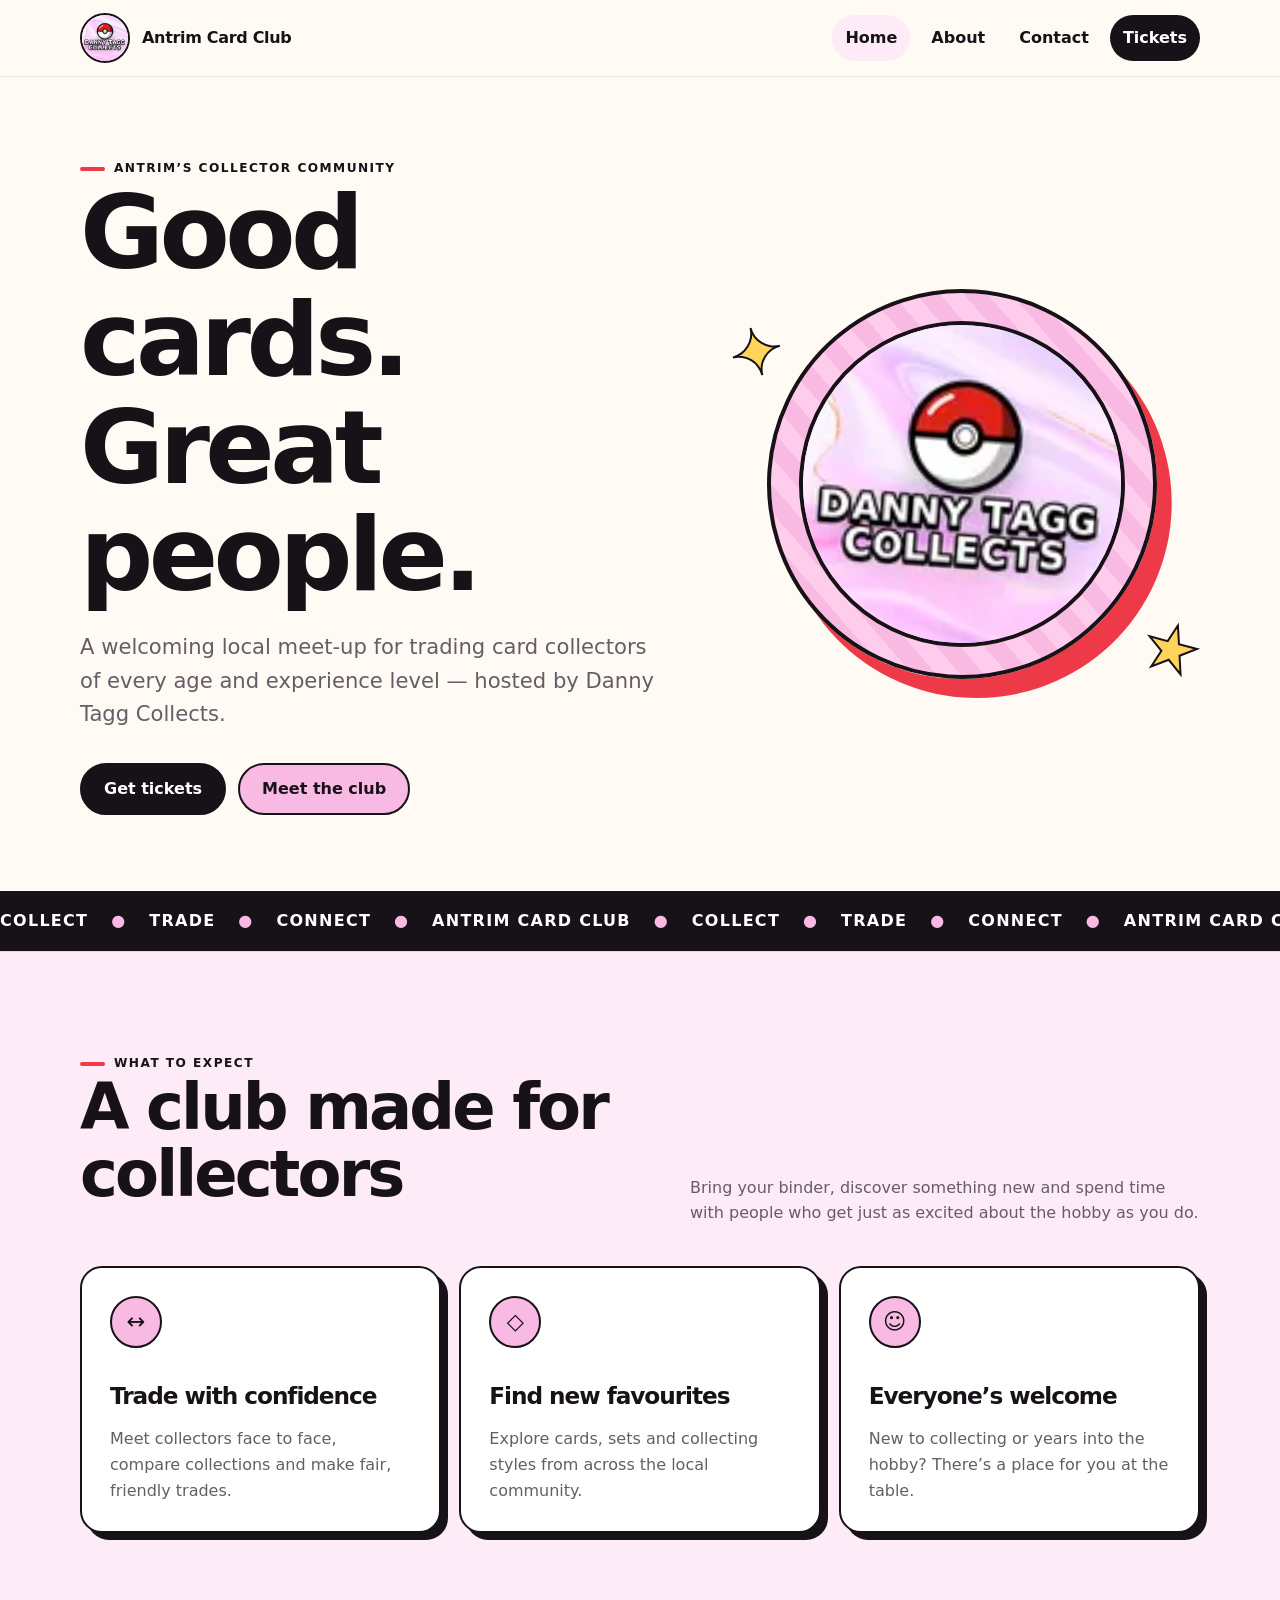
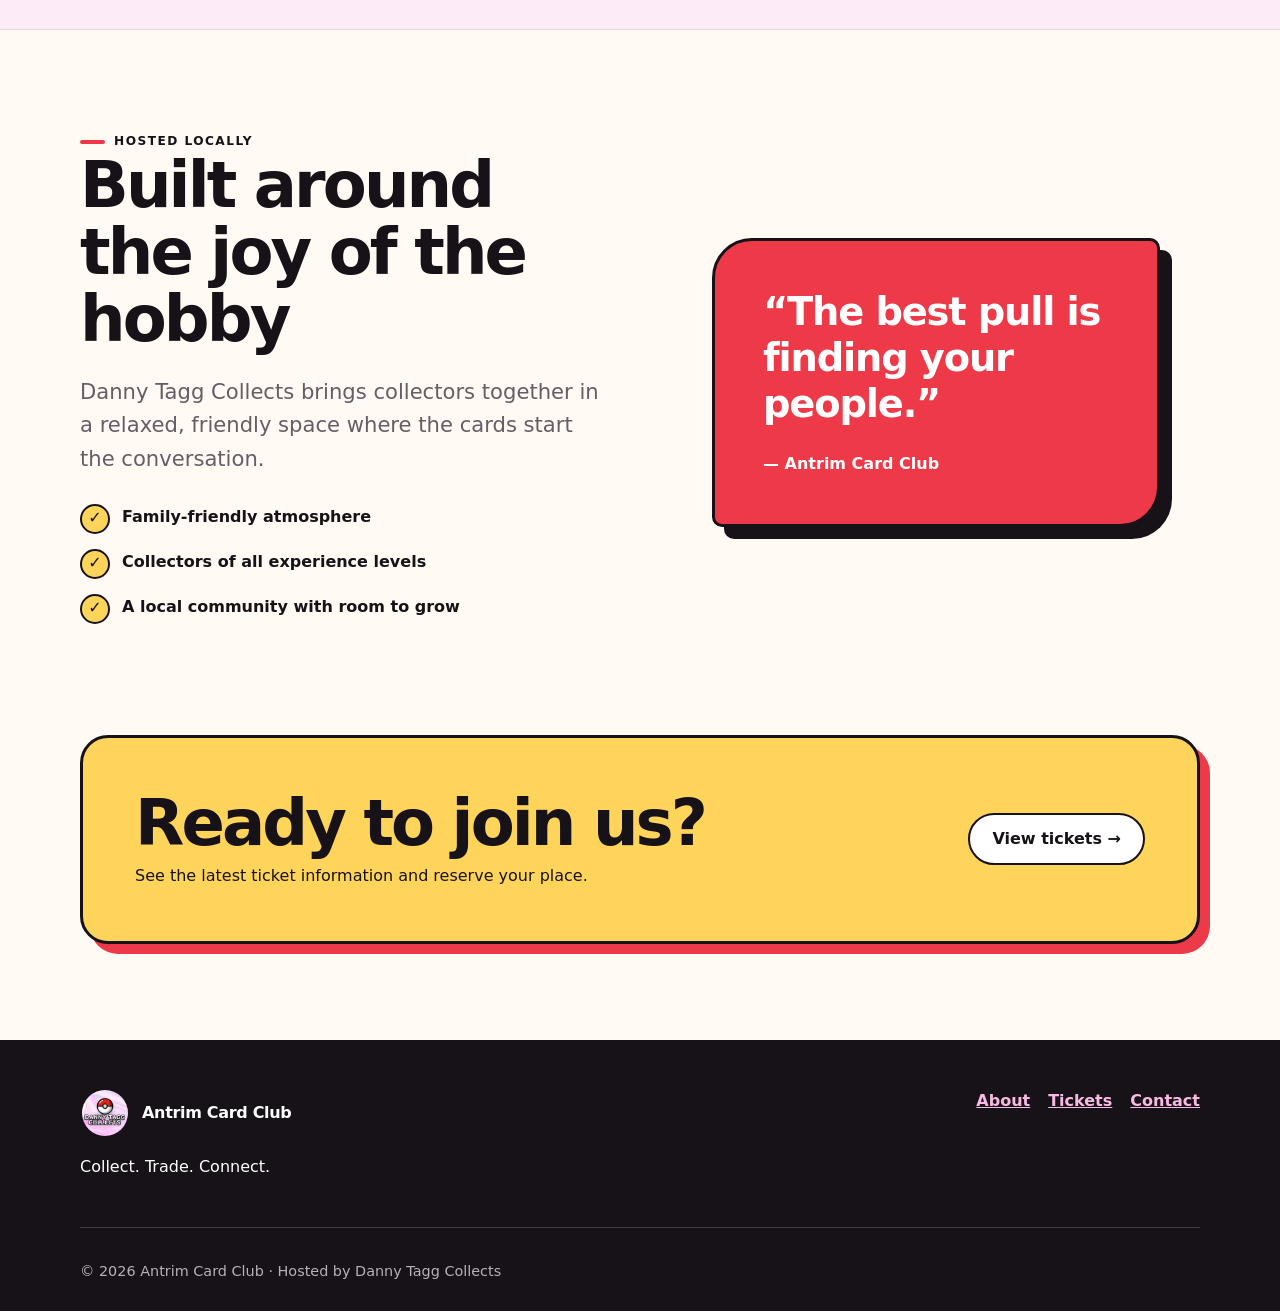
==== index.html @ 0ae38f64 "Launch Antrim Card Club website" ====
<!doctype html>
<html lang="en">
<head>
  <meta charset="utf-8"><meta name="viewport" content="width=device-width, initial-scale=1">
  <meta name="description" content="Antrim Card Club — local collectors, good trades and great cards, brought together by Danny Tagg Collects.">
  <title>Antrim Card Club | Collect. Trade. Play.</title>
  <link rel="stylesheet" href="styles.css">
</head>
<body>
  <a class="skip" href="#main">Skip to content</a>
  <header class="site-header"><nav class="nav wrap" aria-label="Main navigation">
    <a class="brand" href="index.html"><img src="assets/danny-tagg-logo.webp" alt="Danny Tagg Collects logo"><span data-site-name>Antrim Card Club</span></a>
    <button class="menu-btn" aria-expanded="false" aria-controls="nav-links">Menu</button>
    <div class="nav-links" id="nav-links"><a href="index.html" aria-current="page">Home</a><a href="about.html">About</a><a href="contact.html">Contact</a><a class="nav-cta" href="tickets.html">Tickets</a></div>
  </nav></header>
  <main id="main">
    <section class="hero wrap">
      <div><span class="eyebrow" data-content="home.eyebrow">Antrim’s collector community</span><h1 data-content="home.title">Good cards. Great people.</h1><p class="lead" data-content="home.intro">A welcoming local meet-up for trading card collectors of every age and experience level — hosted by Danny Tagg Collects.</p><div class="actions"><a class="btn btn-primary" href="tickets.html">Get tickets</a><a class="btn btn-pink" href="about.html">Meet the club</a></div></div>
      <div class="hero-art" aria-label="Danny Tagg Collects"><span class="spark spark-a">✦</span><div class="hero-disc"><img src="assets/danny-tagg-logo.webp" alt="Danny Tagg Collects"></div><span class="spark spark-b">★</span></div>
    </section>
    <div class="ticker" aria-hidden="true"><div class="ticker-track">COLLECT <span>●</span> TRADE <span>●</span> CONNECT <span>●</span> ANTRIM CARD CLUB <span>●</span> COLLECT <span>●</span> TRADE <span>●</span> CONNECT <span>●</span> ANTRIM CARD CLUB <span>●</span></div></div>
    <section class="section section-pink"><div class="wrap"><div class="section-head"><div><span class="eyebrow">What to expect</span><h2 data-content="home.sectionTitle">A club made for collectors</h2></div><p data-content="home.sectionIntro">Bring your binder, discover something new and spend time with people who get just as excited about the hobby as you do.</p></div><div class="cards">
      <article class="card"><div class="card-icon">↔</div><h3 data-content="home.featureOneTitle">Trade with confidence</h3><p data-content="home.featureOneText">Meet collectors face to face, compare collections and make fair, friendly trades.</p></article>
      <article class="card"><div class="card-icon">◇</div><h3 data-content="home.featureTwoTitle">Find new favourites</h3><p data-content="home.featureTwoText">Explore cards, sets and collecting styles from across the local community.</p></article>
      <article class="card"><div class="card-icon">☺</div><h3 data-content="home.featureThreeTitle">Everyone’s welcome</h3><p data-content="home.featureThreeText">New to collecting or years into the hobby? There’s a place for you at the table.</p></article>
    </div></div></section>
    <section class="section"><div class="wrap split"><div><span class="eyebrow">Hosted locally</span><h2 data-content="home.storyTitle">Built around the joy of the hobby</h2><p class="lead" data-content="home.storyText">Danny Tagg Collects brings collectors together in a relaxed, friendly space where the cards start the conversation.</p><ul class="feature-list"><li>Family-friendly atmosphere</li><li>Collectors of all experience levels</li><li>A local community with room to grow</li></ul></div><blockquote class="quote"><p>“The best pull is finding your people.”</p><span>— Antrim Card Club</span></blockquote></div></section>
    <section class="cta wrap"><div><h2>Ready to join us?</h2><p>See the latest ticket information and reserve your place.</p></div><a class="btn btn-light" href="tickets.html">View tickets →</a></section>
  </main>
  <footer><div class="wrap"><div class="footer-grid"><div class="footer-brand"><a class="brand" href="index.html"><img src="assets/danny-tagg-logo.webp" alt=""><span>Antrim Card Club</span></a><p>Collect. Trade. Connect.</p></div><div class="footer-links"><a href="about.html">About</a><a href="tickets.html">Tickets</a><a href="contact.html">Contact</a></div></div><div class="copyright">© <span data-year></span> Antrim Card Club · Hosted by Danny Tagg Collects</div></div></footer>
  <script src="site-content.js"></script><script src="script.js"></script>
</body></html>
---- styles.css ----
:root {
  --ink: #171217;
  --muted: #665d66;
  --cream: #fffaf4;
  --paper: #ffffff;
  --pink: #f8b9e3;
  --pink-soft: #fdebf7;
  --red: #ee3948;
  --yellow: #ffd45a;
  --line: #ded4dc;
  --shadow: 0 16px 50px rgba(39, 18, 33, .12);
  --radius: 22px;
}

* { box-sizing: border-box; }
html { scroll-behavior: smooth; }
body {
  margin: 0;
  color: var(--ink);
  background: var(--cream);
  font-family: Inter, ui-sans-serif, system-ui, -apple-system, BlinkMacSystemFont, "Segoe UI", sans-serif;
  line-height: 1.6;
}
a { color: inherit; }
[data-content] a { color: #b81732; font-weight: 800; text-decoration-thickness: 2px; text-underline-offset: 3px; }
[data-content] a:hover { color: var(--red); }
img { max-width: 100%; display: block; }
.wrap { width: min(1120px, calc(100% - 40px)); margin-inline: auto; }
.skip { position: absolute; left: -9999px; }
.skip:focus { left: 16px; top: 12px; z-index: 100; padding: 10px 14px; background: white; border: 2px solid var(--ink); }

.site-header { position: sticky; top: 0; z-index: 20; background: rgba(255,250,244,.9); backdrop-filter: blur(14px); border-bottom: 1px solid rgba(23,18,23,.08); }
.nav { min-height: 76px; display: flex; align-items: center; justify-content: space-between; gap: 24px; }
.brand { display: flex; align-items: center; gap: 12px; font-weight: 900; text-decoration: none; letter-spacing: -.02em; }
.brand img { width: 50px; height: 50px; border-radius: 50%; object-fit: cover; border: 2px solid var(--ink); }
.nav-links { display: flex; align-items: center; gap: 8px; }
.nav-links a { text-decoration: none; font-weight: 750; padding: 10px 13px; border-radius: 999px; }
.nav-links a:hover, .nav-links a[aria-current="page"] { background: var(--pink-soft); }
.nav-links .nav-cta { background: var(--ink); color: white; }
.nav-links .nav-cta:hover, .nav-links .nav-cta[aria-current="page"] { background: var(--red); }
.menu-btn { display: none; border: 0; background: transparent; font: inherit; font-weight: 800; padding: 8px; }

.hero { min-height: 650px; display: grid; grid-template-columns: 1.1fr .9fr; align-items: center; gap: 64px; padding: 76px 0; }
.eyebrow { display: inline-flex; align-items: center; gap: 9px; text-transform: uppercase; letter-spacing: .12em; font-size: .76rem; font-weight: 900; }
.eyebrow::before { content: ""; width: 25px; height: 4px; background: var(--red); border-radius: 4px; }
h1, h2, h3 { line-height: 1.05; letter-spacing: -.045em; margin: 0 0 18px; }
h1 { font-size: clamp(3.3rem, 8vw, 7.5rem); max-width: 9ch; }
h2 { font-size: clamp(2.2rem, 5vw, 4rem); }
h3 { font-size: 1.45rem; }
.lead { font-size: clamp(1.08rem, 2vw, 1.32rem); color: var(--muted); max-width: 630px; }
.actions { display: flex; flex-wrap: wrap; gap: 12px; margin-top: 32px; }
.btn { display: inline-flex; align-items: center; justify-content: center; min-height: 52px; padding: 0 22px; border: 2px solid var(--ink); border-radius: 999px; text-decoration: none; font-weight: 900; transition: transform .18s, box-shadow .18s, background .18s; }
.btn:hover { transform: translateY(-2px); box-shadow: 0 6px 0 var(--ink); }
.btn-primary { color: white; background: var(--ink); }
.btn-pink { background: var(--pink); }
.btn-light { background: white; }

.hero-art { position: relative; min-height: 480px; display: grid; place-items: center; }
.hero-disc { width: min(390px, 86vw); aspect-ratio: 1; border-radius: 50%; padding: 28px; background: repeating-linear-gradient(45deg, var(--pink), var(--pink) 18px, #ffcdeb 18px, #ffcdeb 36px); border: 4px solid var(--ink); box-shadow: 16px 18px 0 var(--red); transform: rotate(4deg); }
.hero-disc img { width: 100%; height: 100%; object-fit: cover; border-radius: 50%; border: 4px solid var(--ink); image-rendering: auto; }
.spark { position: absolute; font-size: 4rem; font-weight: 900; color: var(--yellow); -webkit-text-stroke: 2px var(--ink); }
.spark-a { left: 1%; top: 12%; transform: rotate(-14deg); }
.spark-b { right: 0; bottom: 5%; transform: rotate(15deg); }

.ticker { overflow: hidden; background: var(--ink); color: white; border-block: 3px solid var(--ink); }
.ticker-track { width: max-content; padding: 14px 0; font-weight: 900; text-transform: uppercase; letter-spacing: .08em; animation: ticker 24s linear infinite; }
.ticker span { color: var(--pink); padding: 0 16px; }
@keyframes ticker { to { transform: translateX(-50%); } }
@media (prefers-reduced-motion: reduce) { .ticker-track { animation: none; } * { scroll-behavior: auto !important; } }

.section { padding: 96px 0; }
.section-pink { background: var(--pink-soft); border-block: 1px solid #f3cee7; }
.section-head { display: flex; justify-content: space-between; align-items: end; gap: 24px; margin-bottom: 40px; }
.section-head p { max-width: 510px; color: var(--muted); margin: 0; }
.cards { display: grid; grid-template-columns: repeat(3, 1fr); gap: 18px; }
.card { padding: 28px; border: 2px solid var(--ink); background: white; border-radius: var(--radius); box-shadow: 7px 7px 0 var(--ink); }
.card-icon { width: 52px; height: 52px; display: grid; place-items: center; border-radius: 50%; background: var(--pink); border: 2px solid var(--ink); font-size: 1.4rem; margin-bottom: 36px; }
.card p { color: var(--muted); margin-bottom: 0; }
.split { display: grid; grid-template-columns: 1fr 1fr; gap: 64px; align-items: center; }
.feature-list { list-style: none; padding: 0; margin: 28px 0 0; }
.feature-list li { display: flex; gap: 12px; margin: 15px 0; font-weight: 700; }
.feature-list li::before { content: "✓"; flex: 0 0 26px; width: 26px; height: 26px; text-align: center; line-height: 24px; border-radius: 50%; background: var(--yellow); border: 2px solid var(--ink); }
.quote { background: var(--red); color: white; padding: 48px; border: 3px solid var(--ink); border-radius: 40px 10px 40px 10px; box-shadow: 12px 12px 0 var(--ink); }
.quote p { font-size: clamp(1.6rem, 3vw, 2.5rem); line-height: 1.2; font-weight: 900; letter-spacing: -.03em; margin: 0 0 24px; }
.quote span { font-weight: 800; }

.page-hero { padding: 92px 0 70px; background: linear-gradient(135deg, var(--pink-soft), var(--cream) 65%); border-bottom: 2px solid var(--ink); }
.page-hero h1 { max-width: 11ch; font-size: clamp(3.2rem, 7vw, 6.5rem); }
.info-grid { display: grid; grid-template-columns: 1.2fr .8fr; gap: 26px; }
.panel { background: white; border: 2px solid var(--ink); border-radius: var(--radius); padding: 34px; }
.panel-accent { background: var(--pink); box-shadow: 8px 8px 0 var(--ink); }
.ticket-card { display: grid; grid-template-columns: 1fr auto; gap: 28px; align-items: center; background: white; padding: 36px; border: 3px solid var(--ink); border-radius: 24px; box-shadow: 10px 10px 0 var(--pink); }
.ticket-status { display: inline-block; padding: 7px 12px; border: 2px solid var(--ink); border-radius: 99px; background: var(--yellow); font-weight: 900; font-size: .78rem; text-transform: uppercase; letter-spacing: .08em; }
.ticket-price { text-align: right; }
.ticket-price strong { display: block; font-size: 1.6rem; }
.notice { margin-top: 28px; padding: 20px; background: var(--pink-soft); border-left: 5px solid var(--red); }
.ticket-embed { overflow: hidden; background: white; border: 3px solid var(--ink); border-radius: 24px; box-shadow: 10px 10px 0 var(--pink); }
.ticket-embed-head { display: flex; justify-content: space-between; align-items: center; gap: 22px; padding: 26px 30px; border-bottom: 2px solid var(--ink); }
.ticket-embed-head h2 { margin: 12px 0 0; }
.ticket-embed-head a { font-weight: 900; white-space: nowrap; }
.ticket-embed iframe { display: block; width: 100%; height: 720px; border: 0; background: white; }

.contact-grid { display: grid; grid-template-columns: .8fr 1.2fr; gap: 30px; }
.contact-items { display: grid; gap: 14px; margin-top: 28px; }
.contact-item { padding: 18px; background: white; border: 2px solid var(--ink); border-radius: 16px; text-decoration: none; font-weight: 800; }
form { display: grid; gap: 18px; }
label { display: grid; gap: 7px; font-weight: 800; }
input, textarea, select { width: 100%; border: 2px solid var(--ink); border-radius: 12px; padding: 13px 14px; background: white; color: var(--ink); font: inherit; }
textarea { min-height: 145px; resize: vertical; }
input:focus, textarea:focus, select:focus { outline: 4px solid var(--pink); outline-offset: 1px; }
button.btn { cursor: pointer; font: inherit; }
.form-note { color: var(--muted); font-size: .9rem; margin: 0; }

.cta { margin: 0 auto 96px; padding: 52px; display: flex; align-items: center; justify-content: space-between; gap: 28px; background: var(--yellow); border: 3px solid var(--ink); border-radius: 28px; box-shadow: 10px 10px 0 var(--red); }
.cta h2 { margin-bottom: 6px; }
.cta p { margin: 0; }
footer { padding: 48px 0 28px; background: var(--ink); color: white; }
.footer-grid { display: flex; justify-content: space-between; gap: 40px; align-items: start; }
.footer-brand { max-width: 420px; }
.footer-brand .brand { margin-bottom: 16px; }
.footer-links { display: flex; gap: 18px; flex-wrap: wrap; }
.footer-links a { color: var(--pink); font-weight: 800; }
.copyright { padding-top: 32px; margin-top: 32px; border-top: 1px solid #443b44; color: #b9afb8; font-size: .9rem; }

@media (max-width: 800px) {
  .menu-btn { display: block; }
  .nav-links { display: none; position: absolute; left: 20px; right: 20px; top: 68px; padding: 14px; flex-direction: column; align-items: stretch; background: white; border: 2px solid var(--ink); border-radius: 18px; box-shadow: 7px 7px 0 var(--ink); }
  .nav-links.open { display: flex; }
  .nav-links a { text-align: center; }
  .hero { grid-template-columns: 1fr; padding-top: 52px; gap: 24px; }
  .hero-art { min-height: 390px; }
  .cards, .split, .info-grid, .contact-grid { grid-template-columns: 1fr; }
  .section-head, .cta, .footer-grid { align-items: start; flex-direction: column; }
  .ticket-card { grid-template-columns: 1fr; }
  .ticket-price { text-align: left; }
  .ticket-embed-head { align-items: flex-start; flex-direction: column; }
  .ticket-embed iframe { height: 660px; }
  .section { padding: 70px 0; }
}

@media (max-width: 480px) {
  .wrap { width: min(100% - 26px, 1120px); }
  .brand span { font-size: .9rem; }
  h1 { font-size: 3.15rem; }
  .hero-disc { width: 300px; }
  .hero-art { min-height: 335px; }
  .quote, .panel, .ticket-card, .cta { padding: 26px; }
}
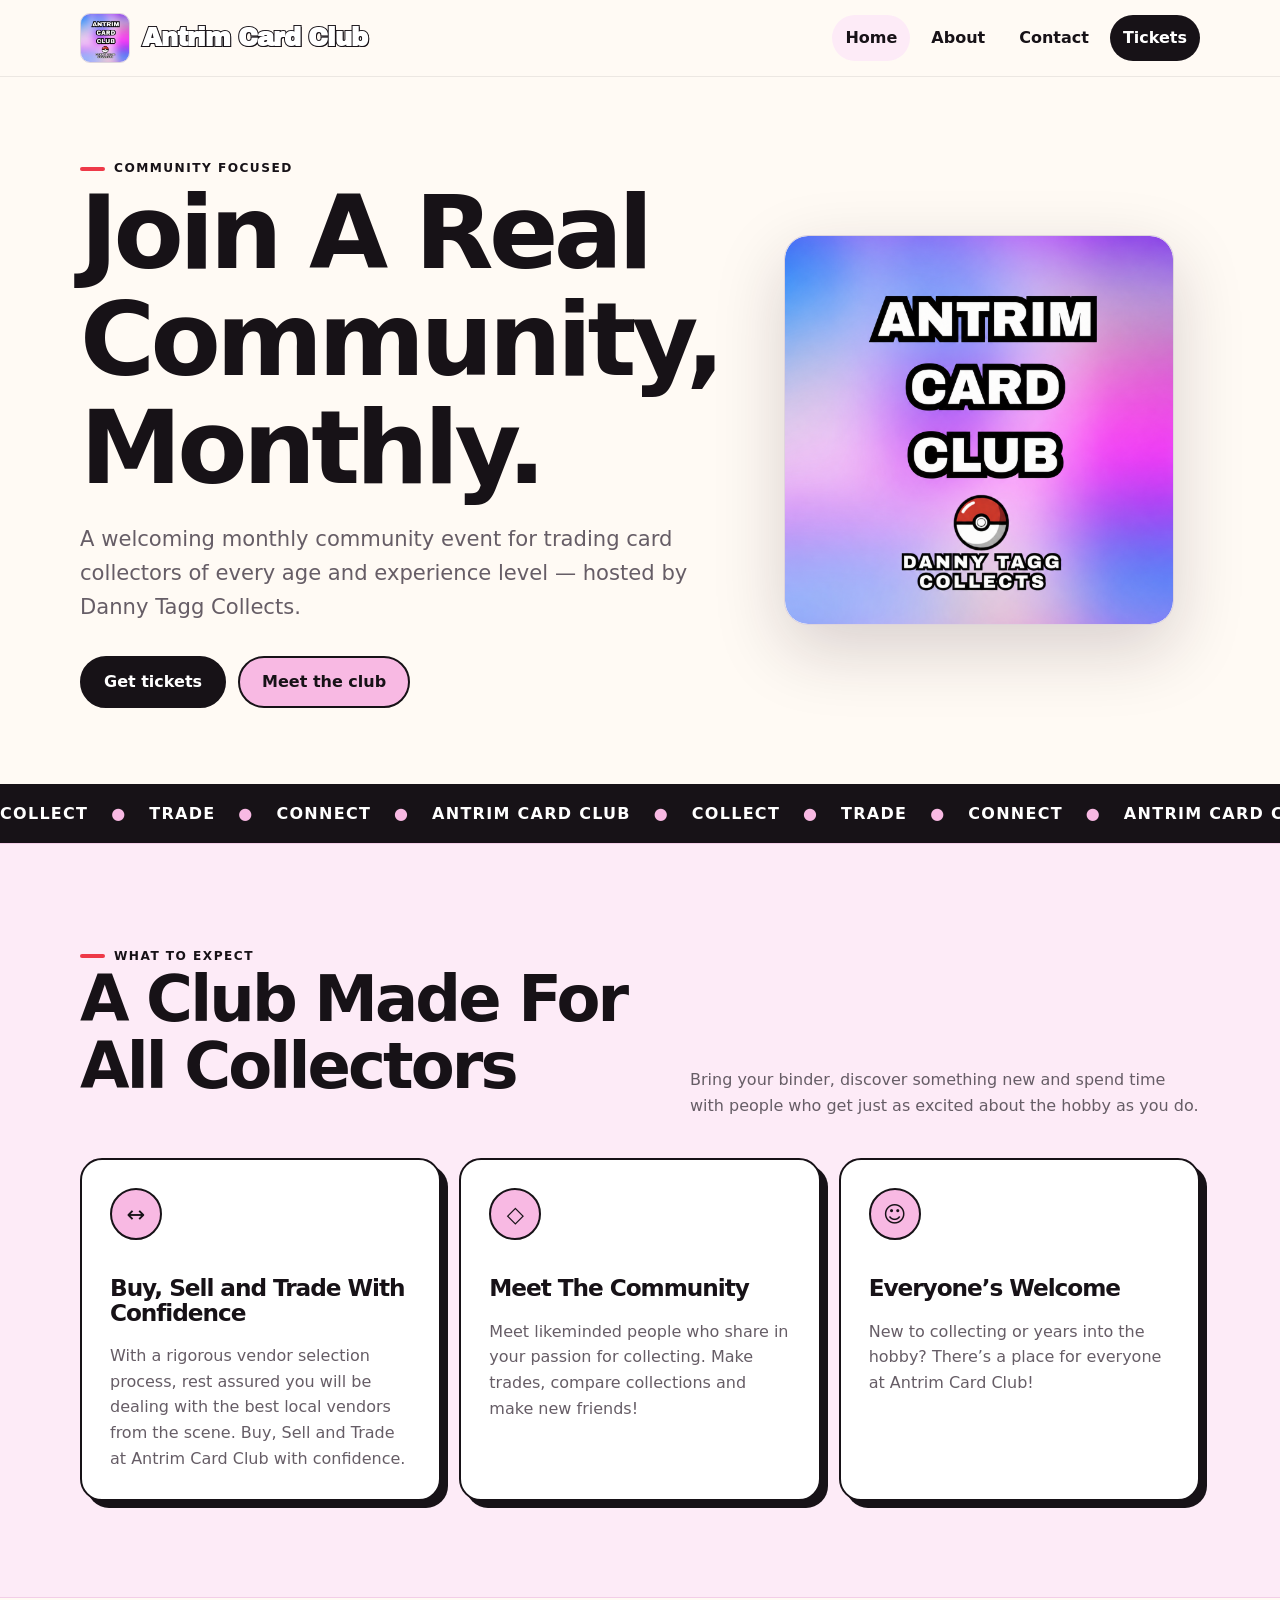
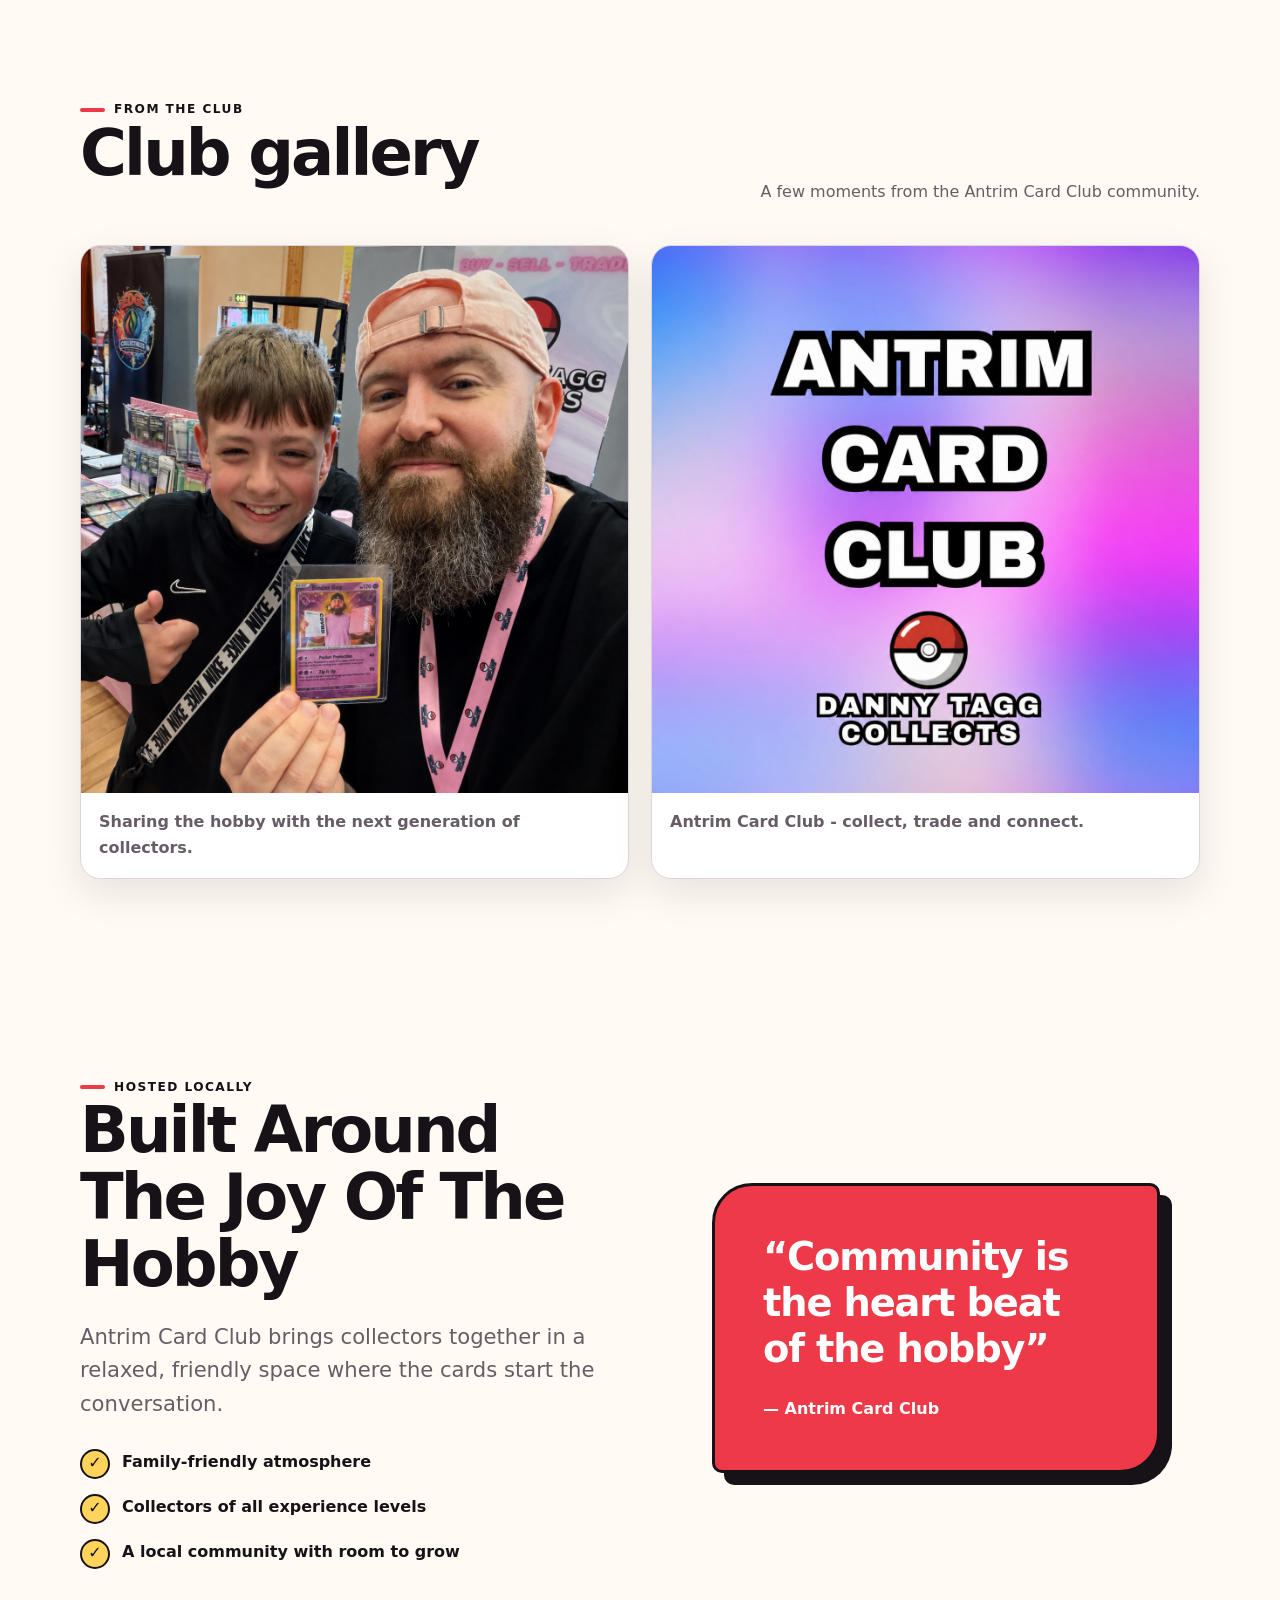
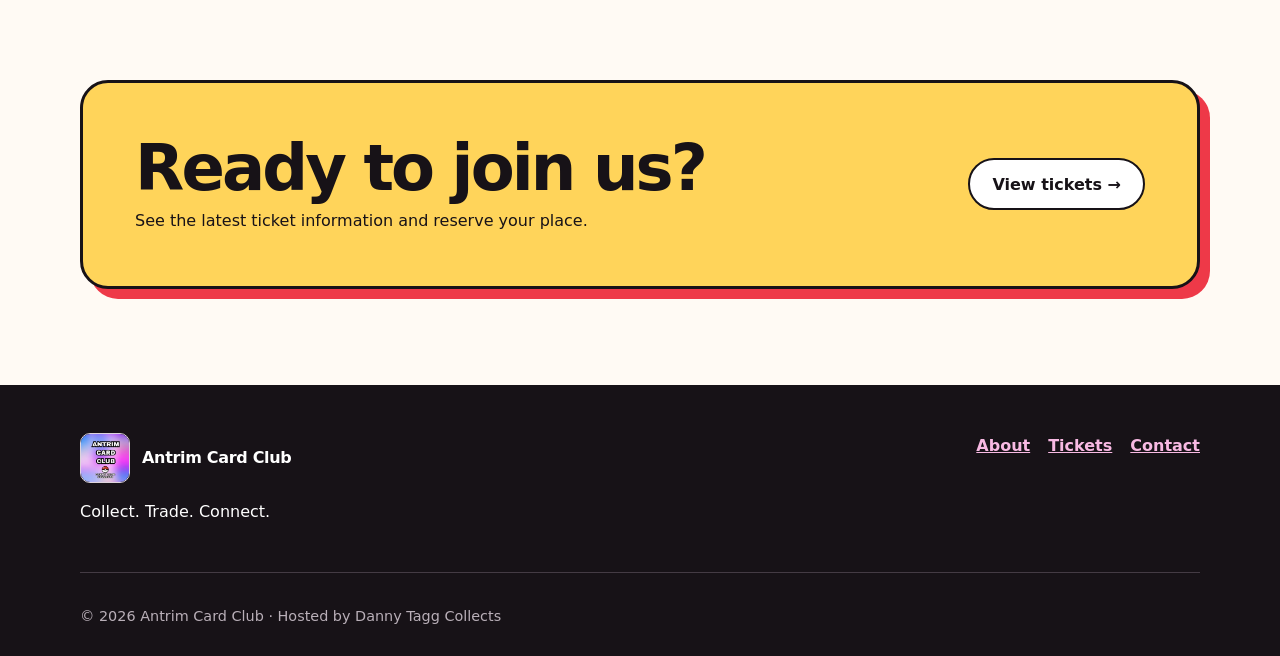
==== commit 706636d4: "Restyle homepage header wordmark" ====
--- a/index.html
+++ b/index.html
@@ -4,12 +4,15 @@
   <meta charset="utf-8"><meta name="viewport" content="width=device-width, initial-scale=1">
   <meta name="description" content="Antrim Card Club — local collectors, good trades and great cards, brought together by Danny Tagg Collects.">
   <title>Antrim Card Club | Collect. Trade. Play.</title>
+  <link rel="preconnect" href="https://fonts.googleapis.com">
+  <link rel="preconnect" href="https://fonts.gstatic.com" crossorigin>
+  <link href="https://fonts.googleapis.com/css2?family=Archivo+Black&display=swap" rel="stylesheet">
   <link rel="stylesheet" href="styles.css">
 </head>
 <body>
   <a class="skip" href="#main">Skip to content</a>
   <header class="site-header"><nav class="nav wrap" aria-label="Main navigation">
-    <a class="brand" href="index.html"><img src="assets/danny-tagg-logo.webp" alt="Danny Tagg Collects logo"><span data-site-name>Antrim Card Club</span></a>
+    <a class="brand" href="index.html"><img src="assets/danny-tagg-logo.webp" alt="Antrim Card Club logo"><span class="home-brand-wordmark" data-site-name>Antrim Card Club</span></a>
     <button class="menu-btn" aria-expanded="false" aria-controls="nav-links">Menu</button>
     <div class="nav-links" id="nav-links"><a href="index.html" aria-current="page">Home</a><a href="about.html">About</a><a href="contact.html">Contact</a><a class="nav-cta" href="tickets.html">Tickets</a></div>
   </nav></header>
--- a/styles.css
+++ b/styles.css
@@ -32,7 +32,8 @@
 .site-header { position: sticky; top: 0; z-index: 20; background: rgba(255,250,244,.9); backdrop-filter: blur(14px); border-bottom: 1px solid rgba(23,18,23,.08); }
 .nav { min-height: 76px; display: flex; align-items: center; justify-content: space-between; gap: 24px; }
 .brand { display: flex; align-items: center; gap: 12px; font-weight: 900; text-decoration: none; letter-spacing: -.02em; }
-.brand img { width: 50px; height: 50px; border-radius: 50%; object-fit: cover; border: 2px solid var(--ink); }
+.brand img { width: 50px; height: 50px; border-radius: 10px; object-fit: cover; border: 1px solid var(--line); }
+.home-brand-wordmark { color: white; font-family: "Archivo Black", Impact, sans-serif; font-size: clamp(1.2rem, 2vw, 1.65rem); line-height: 1; letter-spacing: -.04em; -webkit-text-stroke: 2px var(--ink); paint-order: stroke fill; text-shadow: 1px 1px 0 var(--ink); }
 .nav-links { display: flex; align-items: center; gap: 8px; }
 .nav-links a { text-decoration: none; font-weight: 750; padding: 10px 13px; border-radius: 999px; }
 .nav-links a:hover, .nav-links a[aria-current="page"] { background: var(--pink-soft); }
@@ -56,9 +57,9 @@
 .btn-light { background: white; }
 
 .hero-art { position: relative; min-height: 480px; display: grid; place-items: center; }
-.hero-disc { width: min(390px, 86vw); aspect-ratio: 1; border-radius: 50%; padding: 28px; background: repeating-linear-gradient(45deg, var(--pink), var(--pink) 18px, #ffcdeb 18px, #ffcdeb 36px); border: 4px solid var(--ink); box-shadow: 16px 18px 0 var(--red); transform: rotate(4deg); }
-.hero-disc img { width: 100%; height: 100%; object-fit: cover; border-radius: 50%; border: 4px solid var(--ink); image-rendering: auto; }
-.spark { position: absolute; font-size: 4rem; font-weight: 900; color: var(--yellow); -webkit-text-stroke: 2px var(--ink); }
+.hero-disc { width: min(390px, 86vw); aspect-ratio: 1; overflow: hidden; border-radius: 24px; padding: 0; background: white; border: 1px solid var(--line); box-shadow: 0 24px 70px rgba(39, 18, 33, .18); transform: none; }
+.hero-disc img { width: 100%; height: 100%; object-fit: cover; border-radius: 23px; border: 0; image-rendering: auto; }
+.spark { display: none; }
 .spark-a { left: 1%; top: 12%; transform: rotate(-14deg); }
 .spark-b { right: 0; bottom: 5%; transform: rotate(15deg); }
 
@@ -94,6 +95,11 @@
 .ticket-price { text-align: right; }
 .ticket-price strong { display: block; font-size: 1.6rem; }
 .notice { margin-top: 28px; padding: 20px; background: var(--pink-soft); border-left: 5px solid var(--red); }
+.gallery-section { background: var(--cream); }
+.gallery-grid { display: grid; grid-template-columns: repeat(2, minmax(0, 1fr)); gap: 22px; }
+.gallery-card { margin: 0; overflow: hidden; background: white; border: 1px solid var(--line); border-radius: 20px; box-shadow: 0 14px 38px rgba(39,18,33,.1); }
+.gallery-card img { width: 100%; aspect-ratio: 1; object-fit: cover; }
+.gallery-card figcaption { padding: 16px 18px 18px; color: var(--muted); font-weight: 700; }
 .ticket-embed { overflow: hidden; background: white; border: 3px solid var(--ink); border-radius: 24px; box-shadow: 10px 10px 0 var(--pink); }
 .ticket-embed-head { display: flex; justify-content: space-between; align-items: center; gap: 22px; padding: 26px 30px; border-bottom: 2px solid var(--ink); }
 .ticket-embed-head h2 { margin: 12px 0 0; }
@@ -103,6 +109,10 @@
 .contact-grid { display: grid; grid-template-columns: .8fr 1.2fr; gap: 30px; }
 .contact-items { display: grid; gap: 14px; margin-top: 28px; }
 .contact-item { padding: 18px; background: white; border: 2px solid var(--ink); border-radius: 16px; text-decoration: none; font-weight: 800; }
+.social-links { display: grid; grid-template-columns: repeat(2, minmax(0, 1fr)); gap: 12px; margin-top: 18px; }
+.social-links a { display: flex; align-items: center; gap: 10px; padding: 13px 14px; color: var(--ink); background: white; border: 1px solid var(--line); border-radius: 14px; text-decoration: none; font-weight: 800; transition: transform .18s, box-shadow .18s; }
+.social-links a:hover { transform: translateY(-2px); box-shadow: 0 5px 0 var(--ink); }
+.social-links svg { width: 23px; height: 23px; flex: none; fill: currentColor; }
 form { display: grid; gap: 18px; }
 label { display: grid; gap: 7px; font-weight: 800; }
 input, textarea, select { width: 100%; border: 2px solid var(--ink); border-radius: 12px; padding: 13px 14px; background: white; color: var(--ink); font: inherit; }
@@ -110,6 +120,11 @@
 input:focus, textarea:focus, select:focus { outline: 4px solid var(--pink); outline-offset: 1px; }
 button.btn { cursor: pointer; font: inherit; }
 .form-note { color: var(--muted); font-size: .9rem; margin: 0; }
+.form-status { min-height: 1.4em; margin: 0; font-weight: 800; }
+.form-status.is-success { color: #18733b; }
+.form-status.is-error { color: #a51c30; }
+.form-honeypot { position: absolute !important; left: -10000px !important; width: 1px !important; height: 1px !important; overflow: hidden !important; }
+form button:disabled { cursor: wait; opacity: .7; }
 
 .cta { margin: 0 auto 96px; padding: 52px; display: flex; align-items: center; justify-content: space-between; gap: 28px; background: var(--yellow); border: 3px solid var(--ink); border-radius: 28px; box-shadow: 10px 10px 0 var(--red); }
 .cta h2 { margin-bottom: 6px; }
@@ -129,13 +144,17 @@
   .nav-links a { text-align: center; }
   .hero { grid-template-columns: 1fr; padding-top: 52px; gap: 24px; }
   .hero-art { min-height: 390px; }
-  .cards, .split, .info-grid, .contact-grid { grid-template-columns: 1fr; }
+  .cards, .split, .info-grid, .contact-grid, .gallery-grid { grid-template-columns: 1fr; }
   .section-head, .cta, .footer-grid { align-items: start; flex-direction: column; }
   .ticket-card { grid-template-columns: 1fr; }
   .ticket-price { text-align: left; }
   .ticket-embed-head { align-items: flex-start; flex-direction: column; }
   .ticket-embed iframe { height: 660px; }
   .section { padding: 70px 0; }
+}
+
+@media (max-width: 440px) {
+  .brand .home-brand-wordmark { max-width: 150px; font-size: 1.08rem; line-height: 1.05; }
 }
 
 @media (max-width: 480px) {
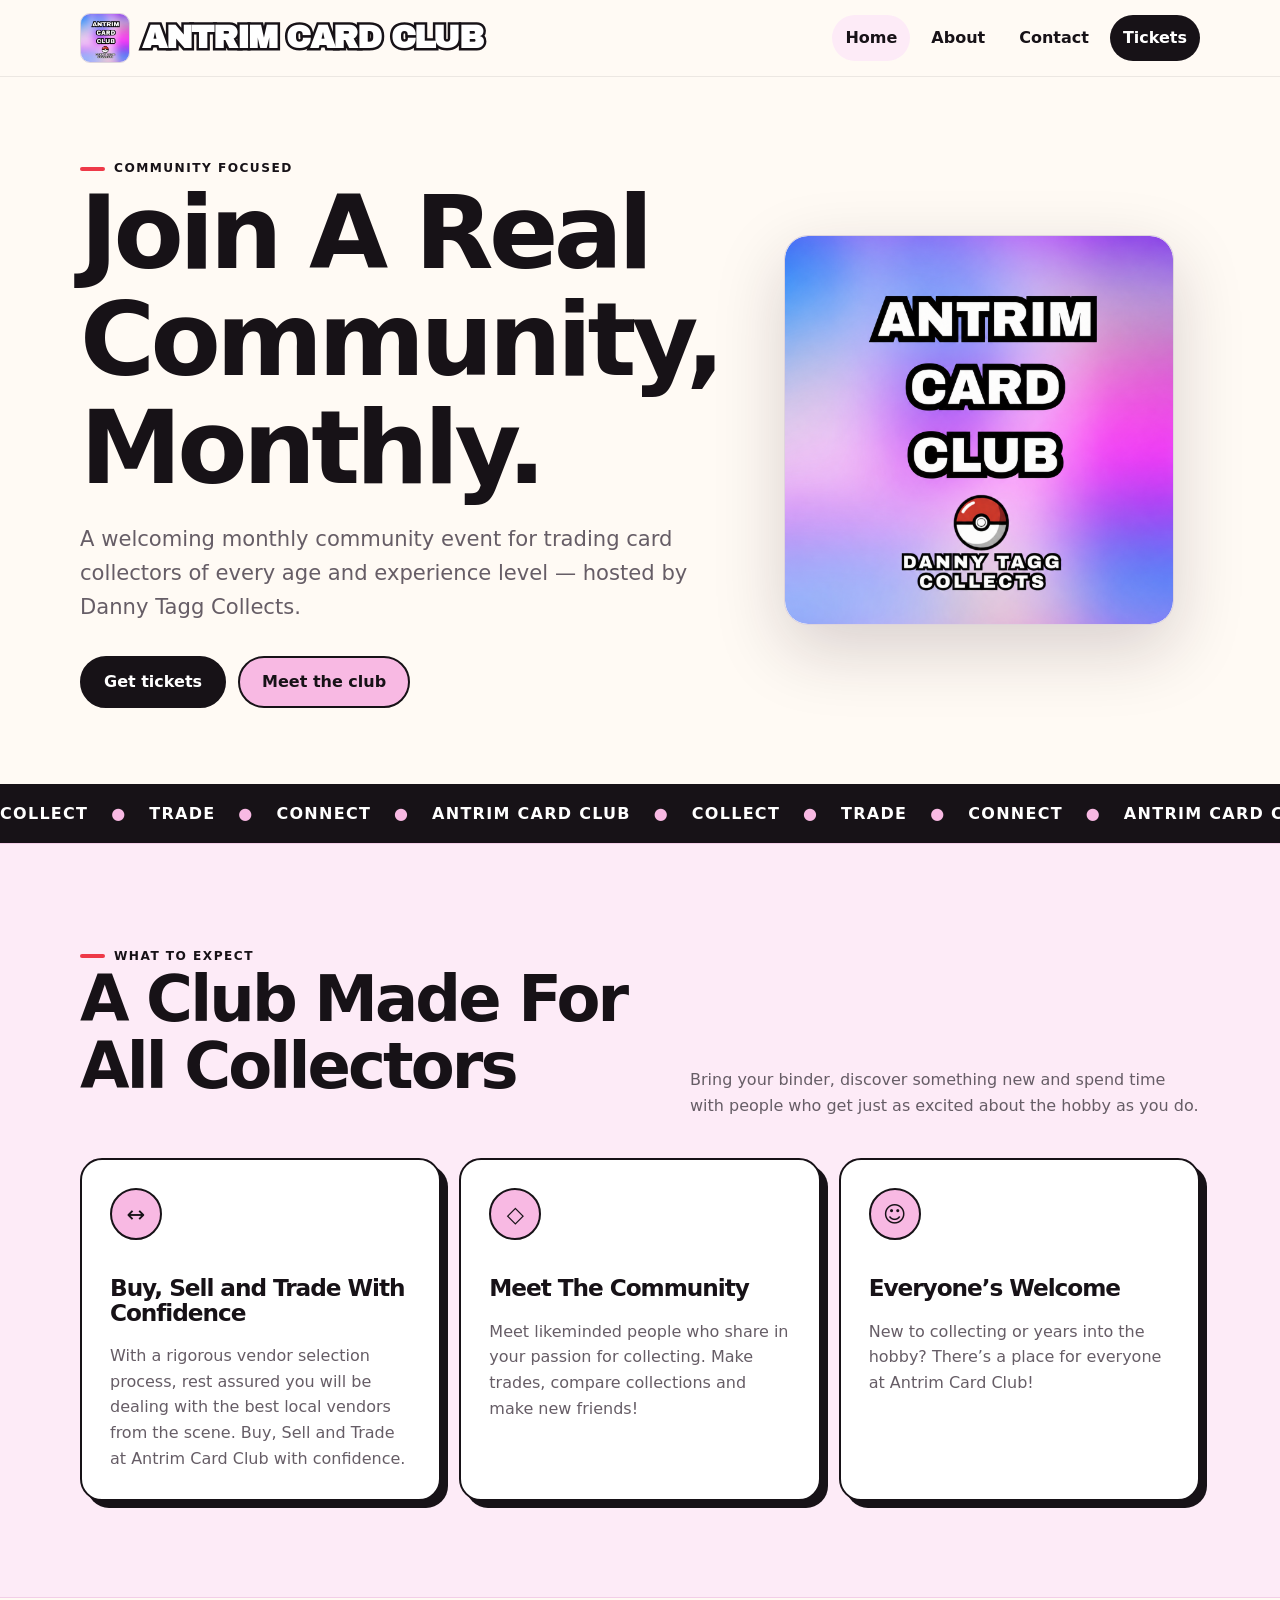
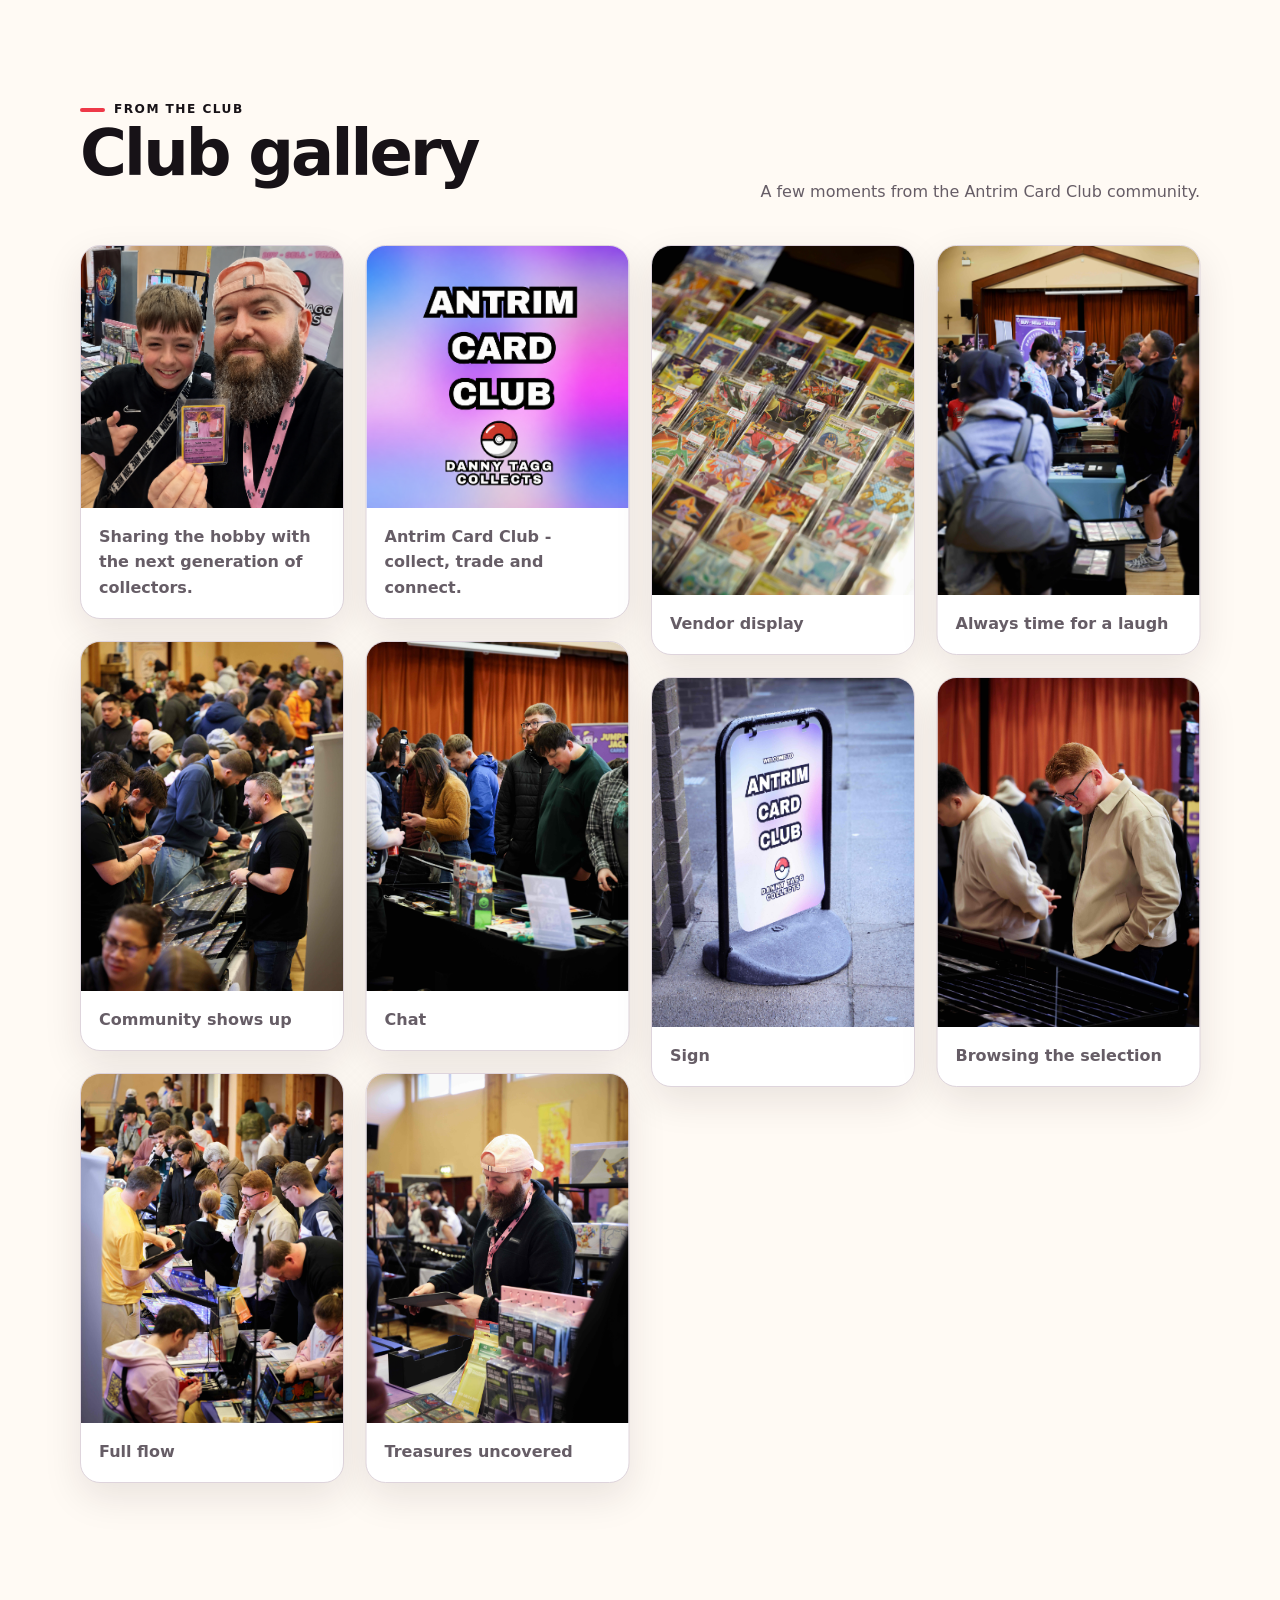
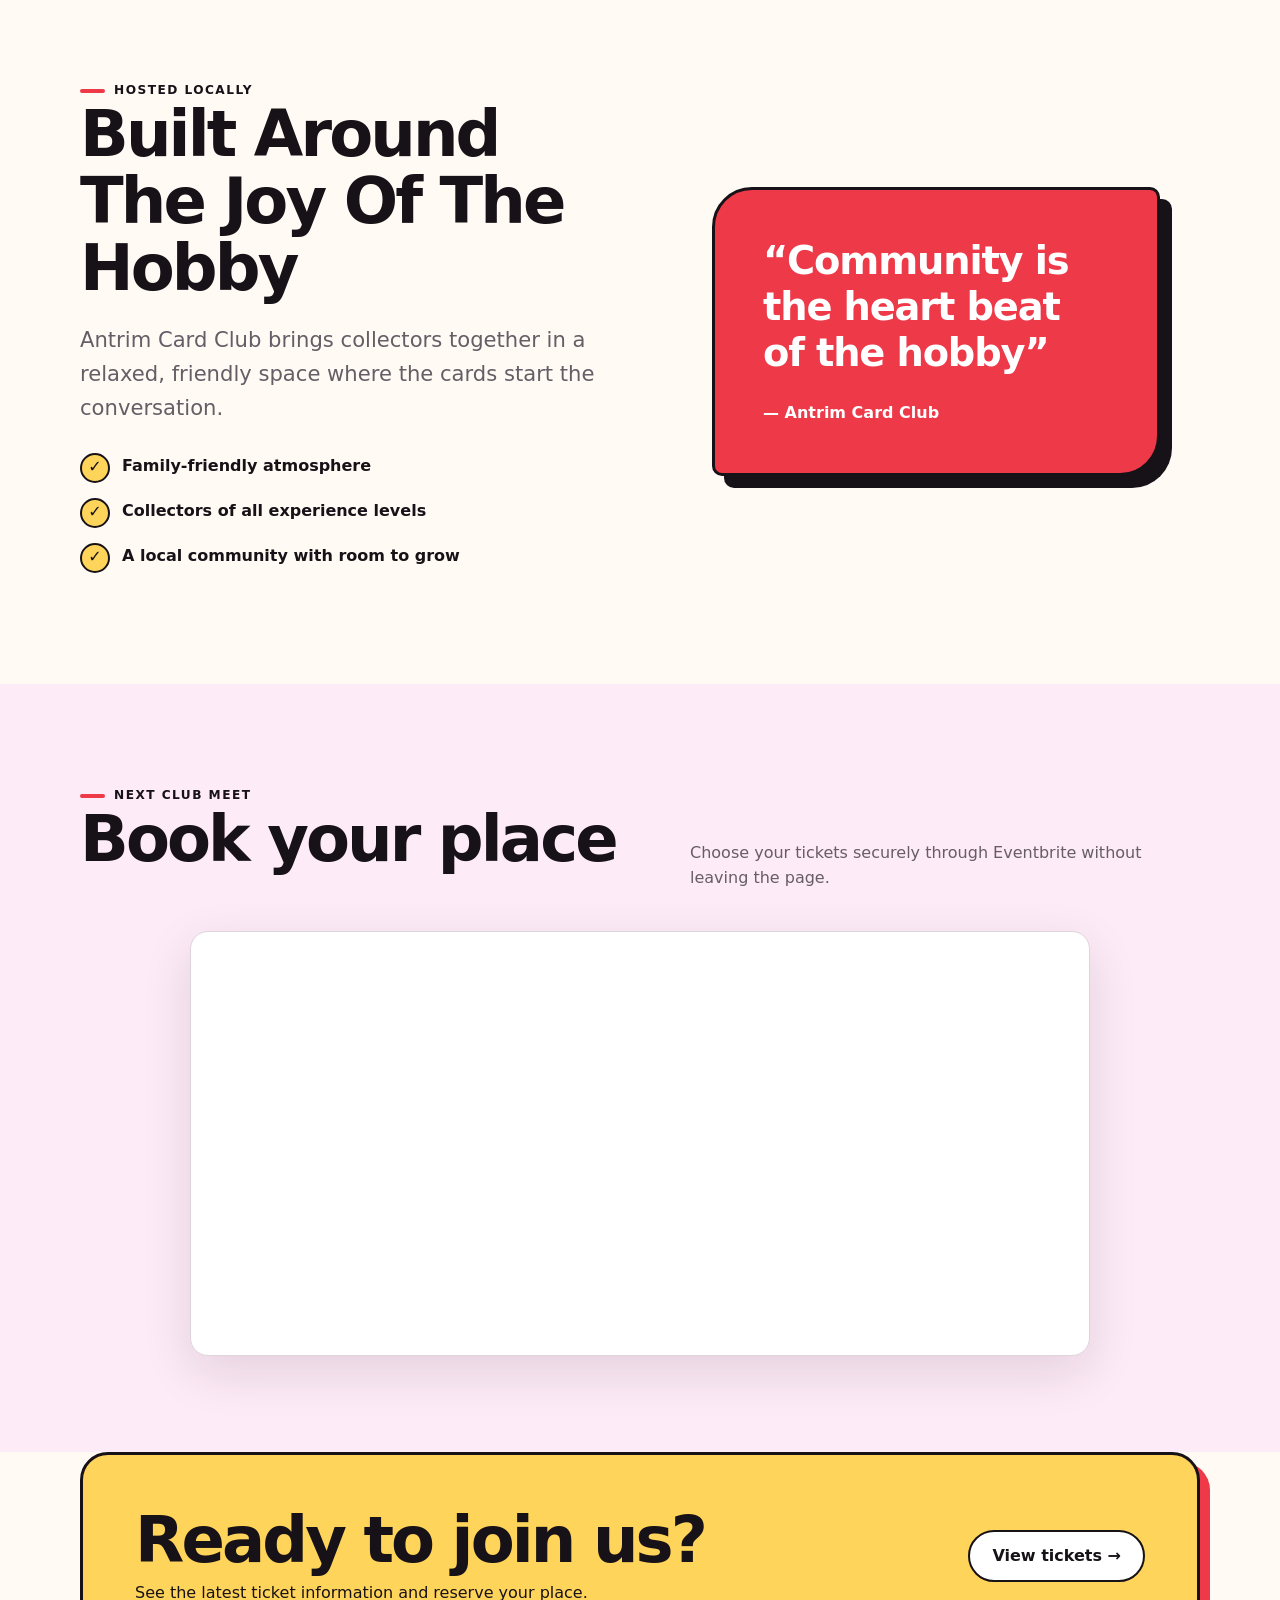
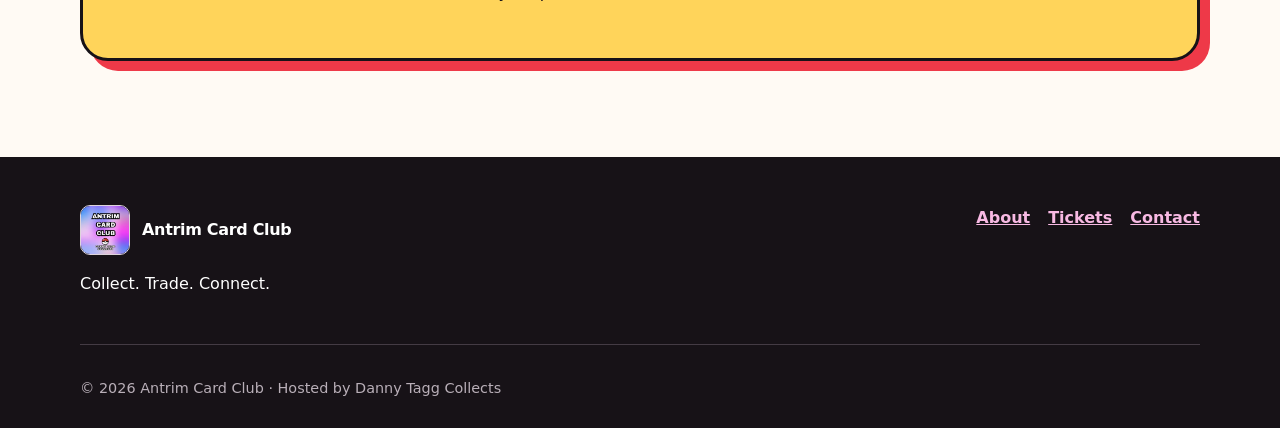
==== commit 3be43cdc: "Embed Eventbrite checkout across site" ====
--- a/index.html
+++ b/index.html
@@ -28,8 +28,9 @@
       <article class="card"><div class="card-icon">☺</div><h3 data-content="home.featureThreeTitle">Everyone’s welcome</h3><p data-content="home.featureThreeText">New to collecting or years into the hobby? There’s a place for you at the table.</p></article>
     </div></div></section>
     <section class="section"><div class="wrap split"><div><span class="eyebrow">Hosted locally</span><h2 data-content="home.storyTitle">Built around the joy of the hobby</h2><p class="lead" data-content="home.storyText">Danny Tagg Collects brings collectors together in a relaxed, friendly space where the cards start the conversation.</p><ul class="feature-list"><li>Family-friendly atmosphere</li><li>Collectors of all experience levels</li><li>A local community with room to grow</li></ul></div><blockquote class="quote"><p>“The best pull is finding your people.”</p><span>— Antrim Card Club</span></blockquote></div></section>
+    <section class="section home-booking"><div class="wrap"><div class="section-head"><div><span class="eyebrow">Next club meet</span><h2>Book your place</h2></div><p>Choose your tickets securely through Eventbrite without leaving the page.</p></div><div class="eventbrite-widget-shell"><div id="eventbrite-widget-container-home-1996413693098" data-eventbrite-checkout></div><noscript><p>JavaScript is required for embedded checkout. <a href="tickets.html">Visit the tickets page</a>.</p></noscript></div></div></section>
     <section class="cta wrap"><div><h2>Ready to join us?</h2><p>See the latest ticket information and reserve your place.</p></div><a class="btn btn-light" href="tickets.html">View tickets →</a></section>
   </main>
   <footer><div class="wrap"><div class="footer-grid"><div class="footer-brand"><a class="brand" href="index.html"><img src="assets/danny-tagg-logo.webp" alt=""><span>Antrim Card Club</span></a><p>Collect. Trade. Connect.</p></div><div class="footer-links"><a href="about.html">About</a><a href="tickets.html">Tickets</a><a href="contact.html">Contact</a></div></div><div class="copyright">© <span data-year></span> Antrim Card Club · Hosted by Danny Tagg Collects</div></div></footer>
-  <script src="site-content.js"></script><script src="script.js"></script>
+  <script src="eventbrite-checkout.js"></script><script src="site-content.js"></script><script src="script.js"></script>
 </body></html>
--- a/styles.css
+++ b/styles.css
@@ -1,3 +1,5 @@
+@import url('https://fonts.googleapis.com/css2?family=Archivo+Black&display=swap');
+
 :root {
   --ink: #171217;
   --muted: #665d66;
@@ -33,7 +35,7 @@
 .nav { min-height: 76px; display: flex; align-items: center; justify-content: space-between; gap: 24px; }
 .brand { display: flex; align-items: center; gap: 12px; font-weight: 900; text-decoration: none; letter-spacing: -.02em; }
 .brand img { width: 50px; height: 50px; border-radius: 10px; object-fit: cover; border: 1px solid var(--line); }
-.home-brand-wordmark { color: white; font-family: "Archivo Black", Impact, sans-serif; font-size: clamp(1.2rem, 2vw, 1.65rem); line-height: 1; letter-spacing: -.04em; -webkit-text-stroke: 2px var(--ink); paint-order: stroke fill; text-shadow: 1px 1px 0 var(--ink); }
+.site-header .brand span { color: white; font-family: "Archivo Black", Impact, sans-serif; font-size: clamp(1.2rem, 2.5vw, 2rem); line-height: 1; letter-spacing: -.04em; text-transform: uppercase; -webkit-text-stroke: 5px var(--ink); paint-order: stroke fill; }
 .nav-links { display: flex; align-items: center; gap: 8px; }
 .nav-links a { text-decoration: none; font-weight: 750; padding: 10px 13px; border-radius: 999px; }
 .nav-links a:hover, .nav-links a[aria-current="page"] { background: var(--pink-soft); }
@@ -96,15 +98,36 @@
 .ticket-price strong { display: block; font-size: 1.6rem; }
 .notice { margin-top: 28px; padding: 20px; background: var(--pink-soft); border-left: 5px solid var(--red); }
 .gallery-section { background: var(--cream); }
-.gallery-grid { display: grid; grid-template-columns: repeat(2, minmax(0, 1fr)); gap: 22px; }
-.gallery-card { margin: 0; overflow: hidden; background: white; border: 1px solid var(--line); border-radius: 20px; box-shadow: 0 14px 38px rgba(39,18,33,.1); }
-.gallery-card img { width: 100%; aspect-ratio: 1; object-fit: cover; }
+.gallery-grid { position: relative; width: 100%; }
+.gallery-card { position: absolute; top: 0; left: 0; margin: 0; overflow: hidden; background: white; border: 1px solid var(--line); border-radius: 20px; box-shadow: 0 14px 38px rgba(39,18,33,.1); transition: transform .22s ease; }
+.gallery-open { display: block; width: 100%; padding: 0; border: 0; background: transparent; cursor: zoom-in; }
+.gallery-card img { width: 100%; height: auto; transition: transform .25s ease; }
+.gallery-open:hover img { transform: scale(1.025); }
+.gallery-open:focus-visible { outline: 4px solid var(--red); outline-offset: -4px; }
 .gallery-card figcaption { padding: 16px 18px 18px; color: var(--muted); font-weight: 700; }
+.gallery-lightbox { width: 100vw; max-width: none; height: 100vh; max-height: none; margin: 0; padding: 24px; border: 0; background: rgba(15, 10, 15, .94); color: white; }
+.gallery-lightbox::backdrop { background: rgba(15, 10, 15, .94); }
+.lightbox-frame { position: relative; width: 100%; height: 100%; display: grid; grid-template-columns: 70px minmax(0, 1fr) 70px; grid-template-rows: minmax(0, 1fr) auto; align-items: center; justify-items: center; gap: 16px; }
+.lightbox-frame img { grid-column: 2; max-width: 100%; max-height: calc(100vh - 110px); object-fit: contain; border-radius: 12px; }
+.lightbox-caption { grid-column: 2; margin: 0; text-align: center; color: rgba(255,255,255,.82); font-weight: 700; }
+.lightbox-close, .lightbox-nav { border: 1px solid rgba(255,255,255,.3); background: rgba(255,255,255,.12); color: white; cursor: pointer; }
+.lightbox-close:hover, .lightbox-nav:hover { background: white; color: var(--ink); }
+.lightbox-close { position: absolute; z-index: 2; top: 0; right: 0; width: 48px; height: 48px; border-radius: 50%; font-size: 2rem; line-height: 1; }
+.lightbox-nav { width: 54px; height: 70px; border-radius: 18px; font-size: 3rem; line-height: 1; }
+.lightbox-previous { grid-column: 1; grid-row: 1; }
+.lightbox-next { grid-column: 3; grid-row: 1; }
+body.lightbox-open { overflow: hidden; }
 .ticket-embed { overflow: hidden; background: white; border: 3px solid var(--ink); border-radius: 24px; box-shadow: 10px 10px 0 var(--pink); }
 .ticket-embed-head { display: flex; justify-content: space-between; align-items: center; gap: 22px; padding: 26px 30px; border-bottom: 2px solid var(--ink); }
 .ticket-embed-head h2 { margin: 12px 0 0; }
 .ticket-embed-head a { font-weight: 900; white-space: nowrap; }
 .ticket-embed iframe { display: block; width: 100%; height: 720px; border: 0; background: white; }
+.eventbrite-booking { display: grid; grid-template-columns: minmax(220px, .65fr) minmax(420px, 1.35fr); gap: 34px; align-items: start; margin-top: 42px; padding: 34px; background: white; border: 3px solid var(--ink); border-radius: 24px; box-shadow: 10px 10px 0 var(--pink); }
+.eventbrite-booking-copy { padding: 16px 4px; }
+.eventbrite-widget-shell { min-height: 425px; overflow: hidden; background: white; border: 1px solid var(--line); border-radius: 18px; }
+.eventbrite-widget-shell iframe { display: block; width: 100%; min-height: 425px; border: 0; }
+.home-booking { background: var(--pink-soft); }
+.home-booking .eventbrite-widget-shell { max-width: 900px; margin-inline: auto; box-shadow: var(--shadow); }
 
 .contact-grid { display: grid; grid-template-columns: .8fr 1.2fr; gap: 30px; }
 .contact-items { display: grid; gap: 14px; margin-top: 28px; }
@@ -144,17 +167,18 @@
   .nav-links a { text-align: center; }
   .hero { grid-template-columns: 1fr; padding-top: 52px; gap: 24px; }
   .hero-art { min-height: 390px; }
-  .cards, .split, .info-grid, .contact-grid, .gallery-grid { grid-template-columns: 1fr; }
+  .cards, .split, .info-grid, .contact-grid { grid-template-columns: 1fr; }
   .section-head, .cta, .footer-grid { align-items: start; flex-direction: column; }
   .ticket-card { grid-template-columns: 1fr; }
   .ticket-price { text-align: left; }
   .ticket-embed-head { align-items: flex-start; flex-direction: column; }
   .ticket-embed iframe { height: 660px; }
+  .eventbrite-booking { grid-template-columns: 1fr; padding: 24px; }
   .section { padding: 70px 0; }
 }
 
 @media (max-width: 440px) {
-  .brand .home-brand-wordmark { max-width: 150px; font-size: 1.08rem; line-height: 1.05; }
+  .site-header .brand span { display: block; width: 78px; font-size: 1.08rem; line-height: .92; text-align: center; }
 }
 
 @media (max-width: 480px) {
@@ -165,3 +189,10 @@
   .hero-art { min-height: 335px; }
   .quote, .panel, .ticket-card, .cta { padding: 26px; }
 }
+
+@media (max-width: 600px) {
+  .gallery-lightbox { padding: 14px; }
+  .lightbox-frame { grid-template-columns: 44px minmax(0, 1fr) 44px; gap: 8px; }
+  .lightbox-nav { width: 42px; height: 56px; border-radius: 14px; font-size: 2.3rem; }
+  .lightbox-frame img { max-height: calc(100vh - 100px); }
+}
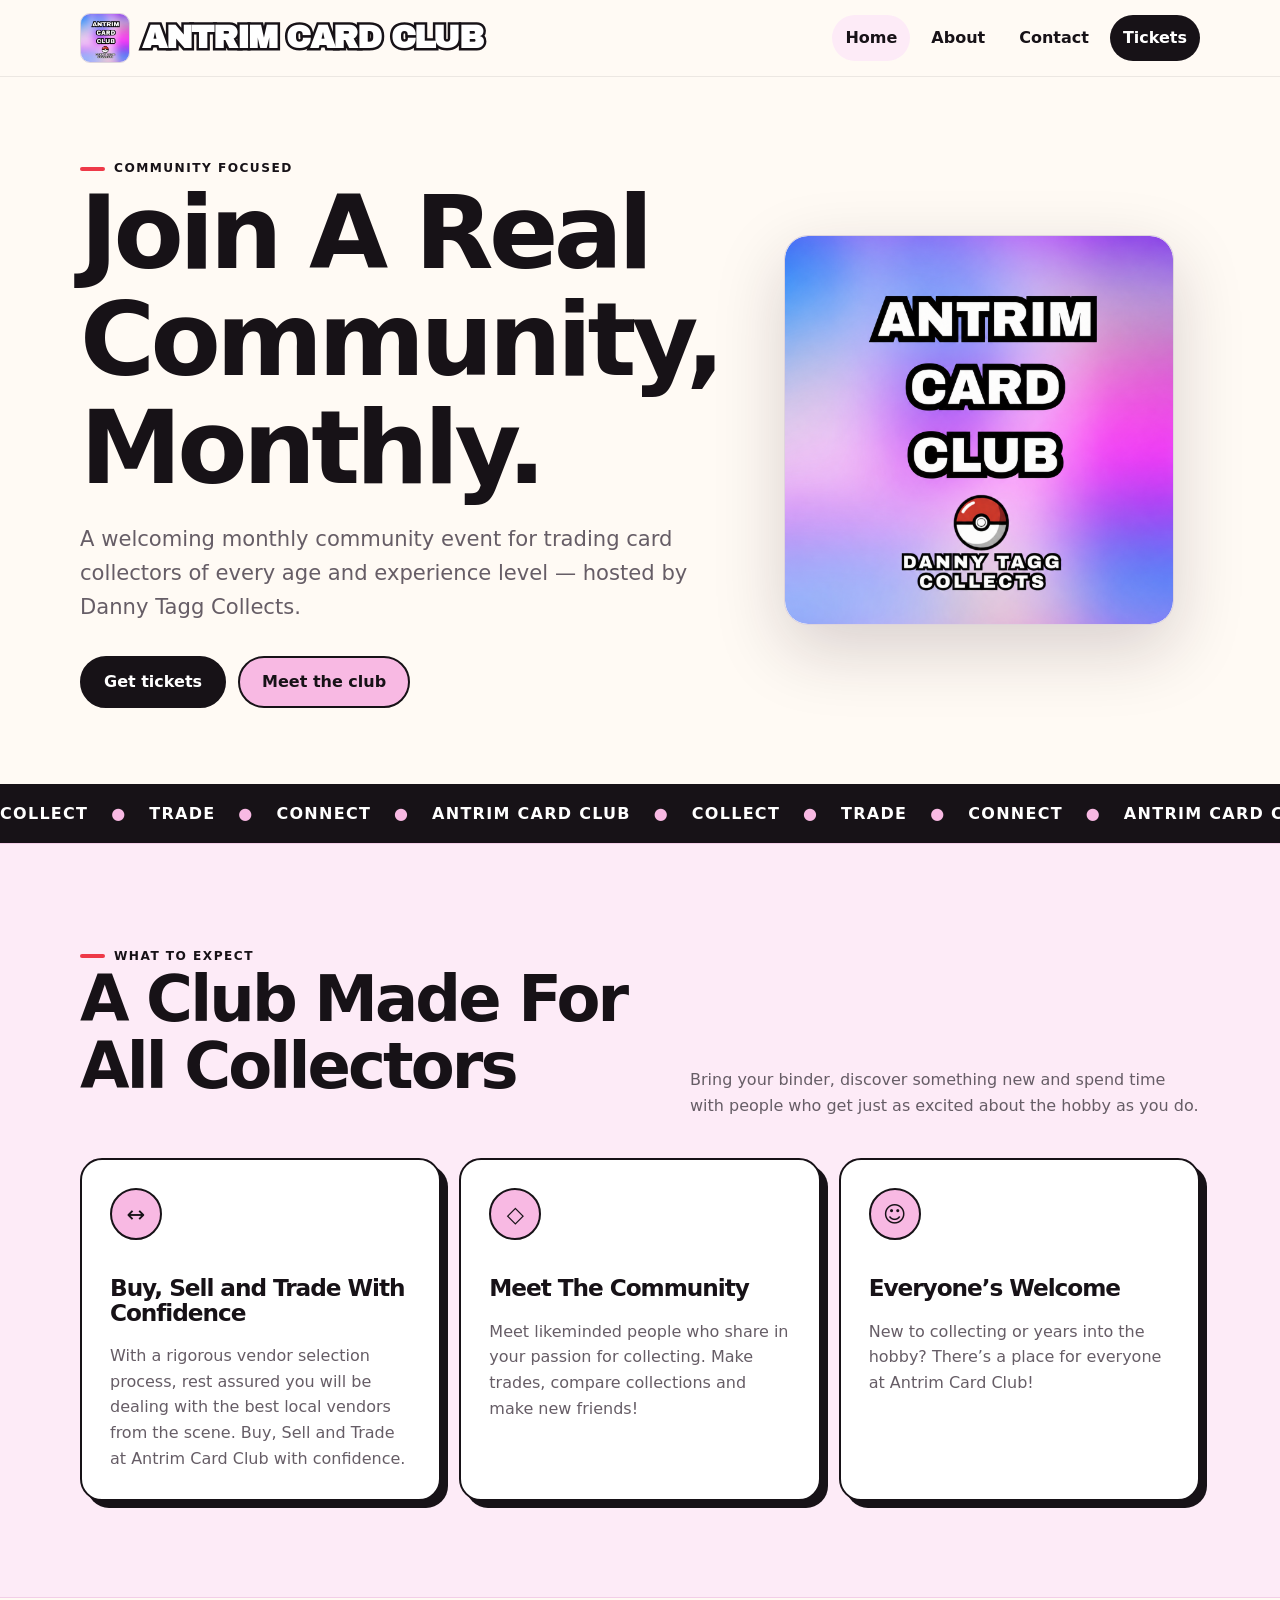
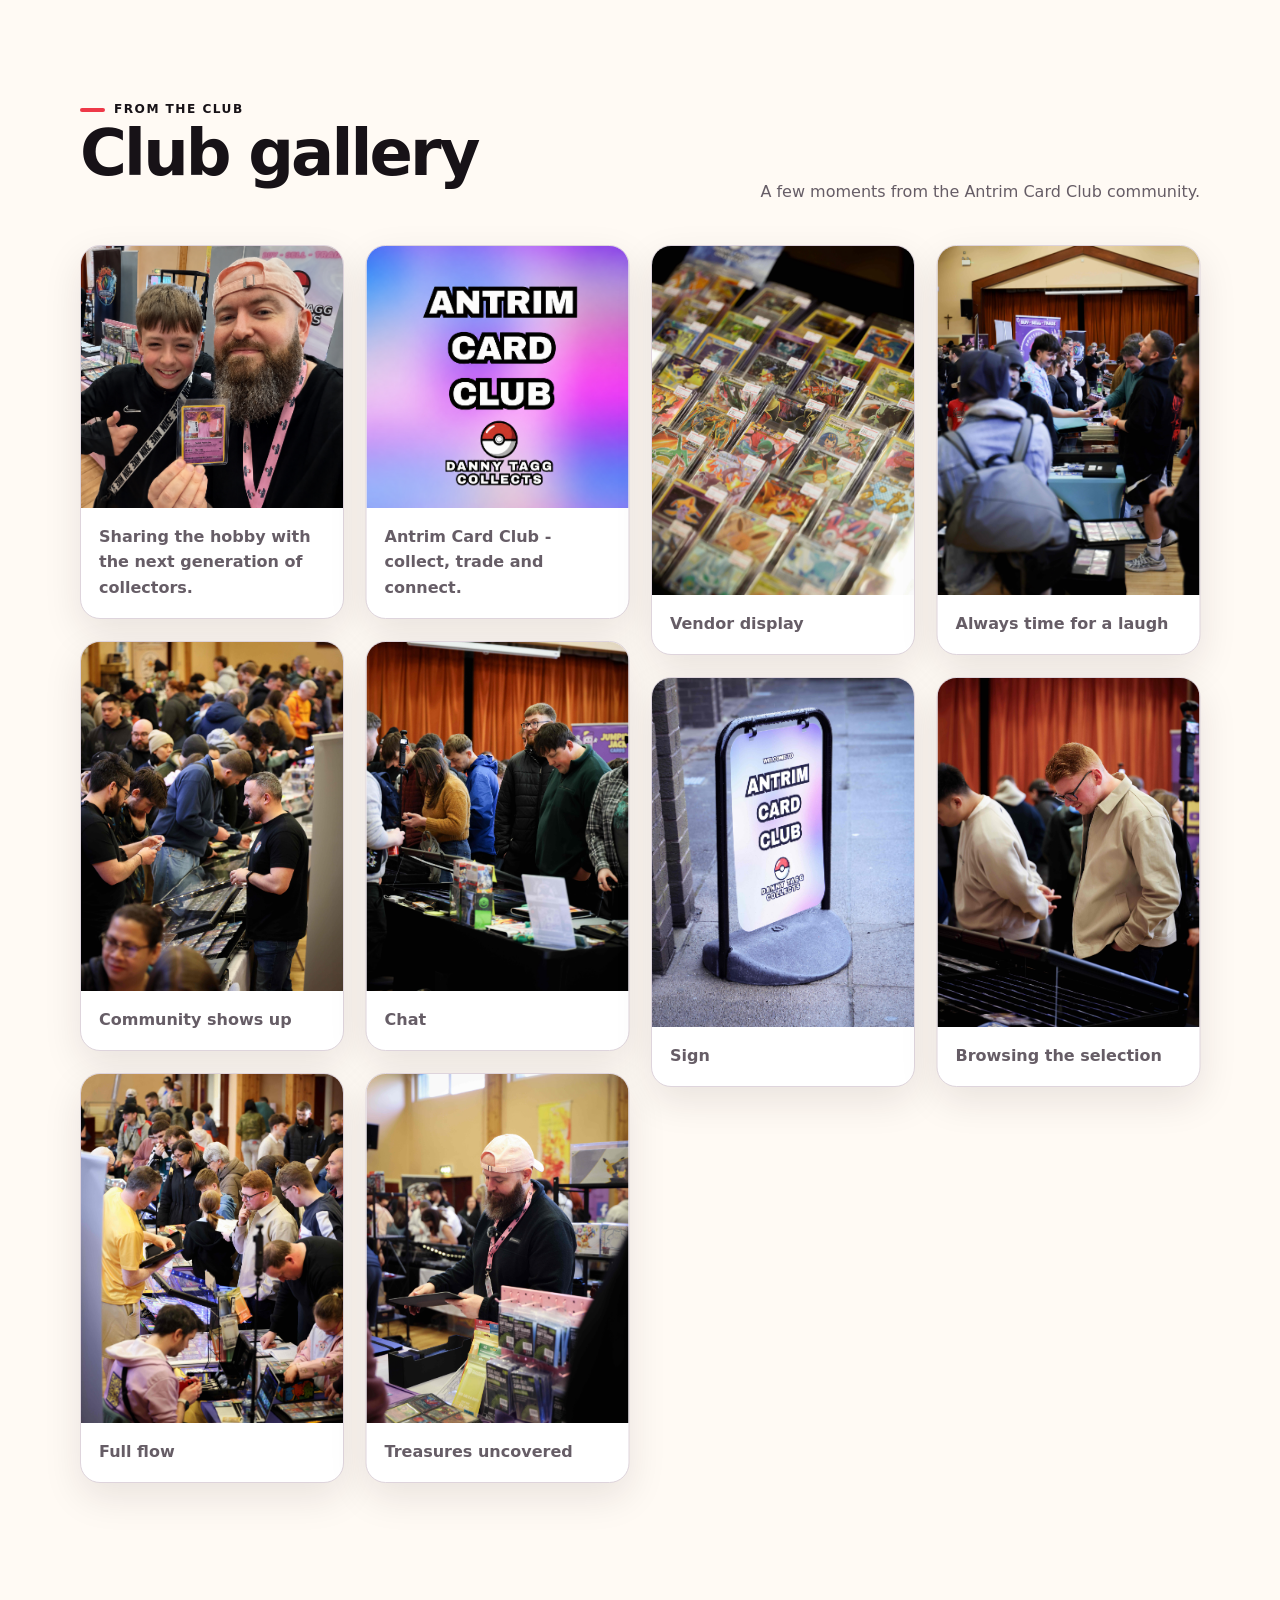
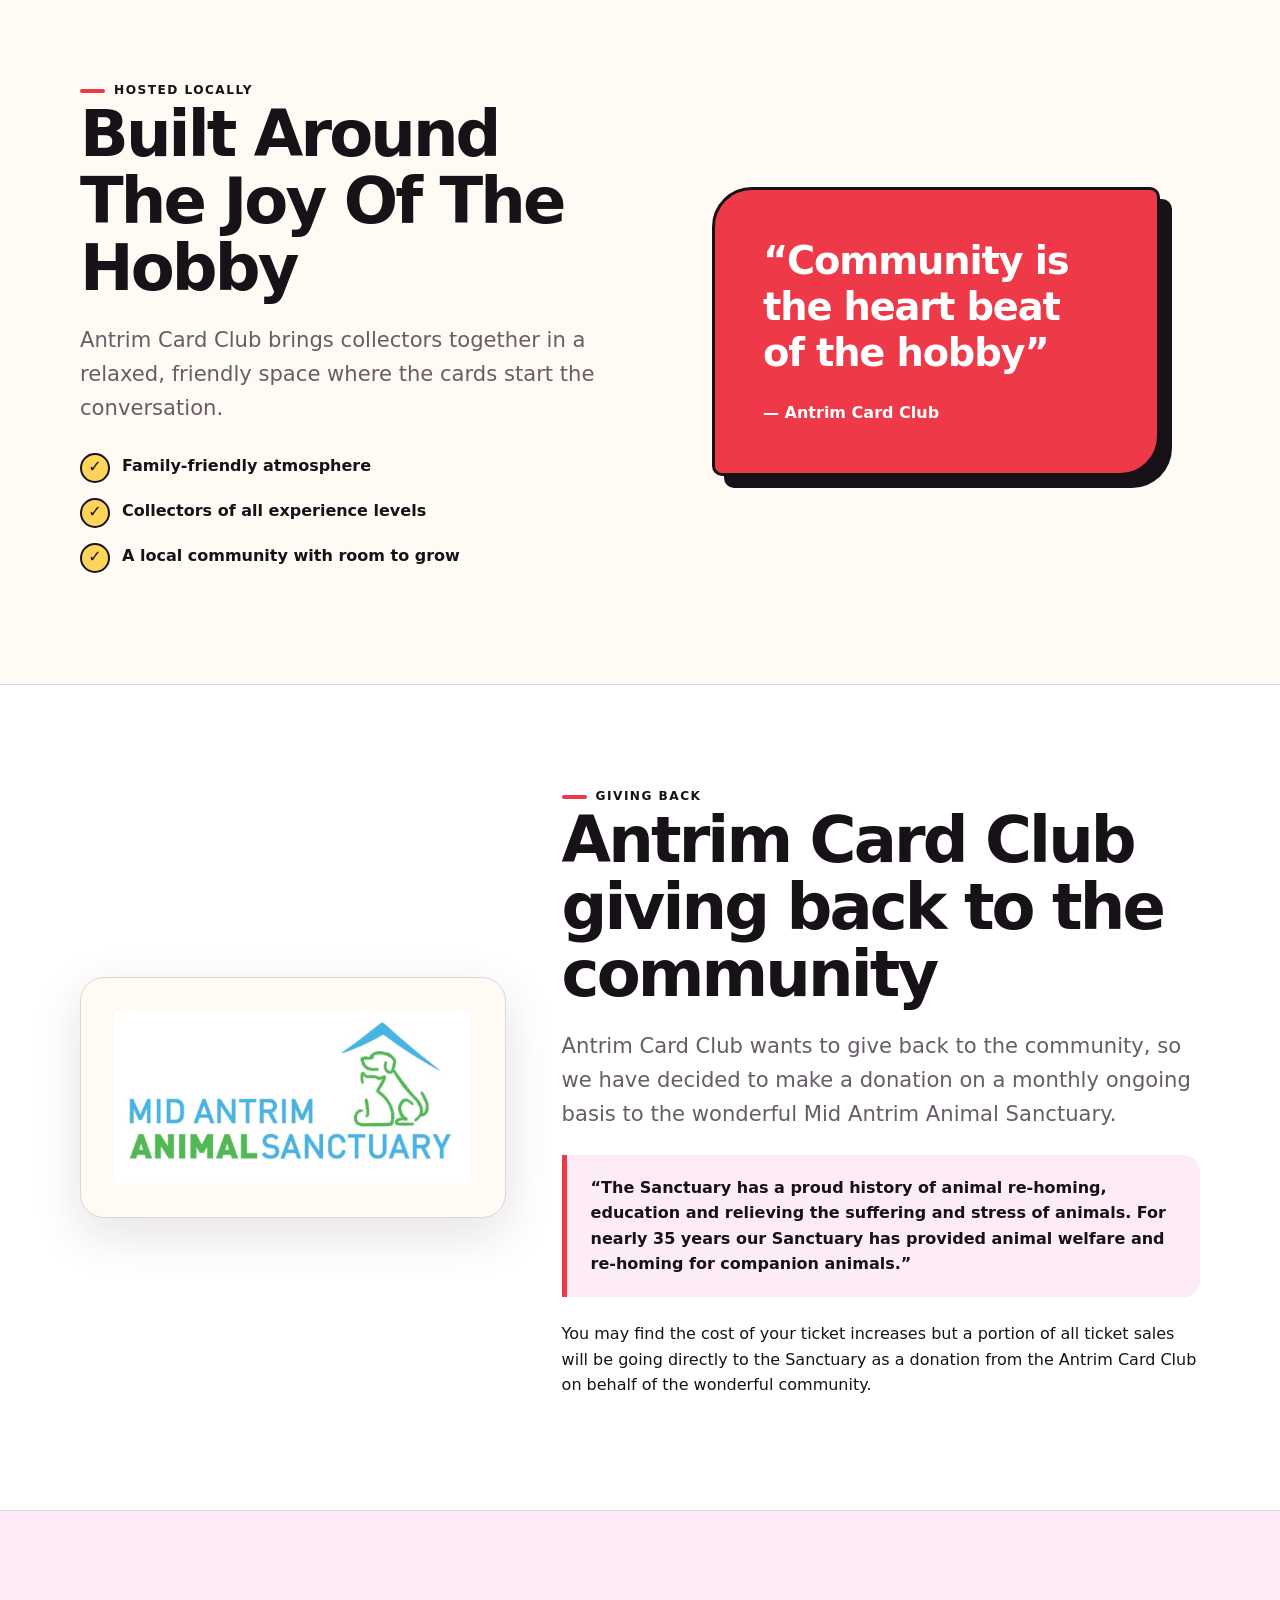
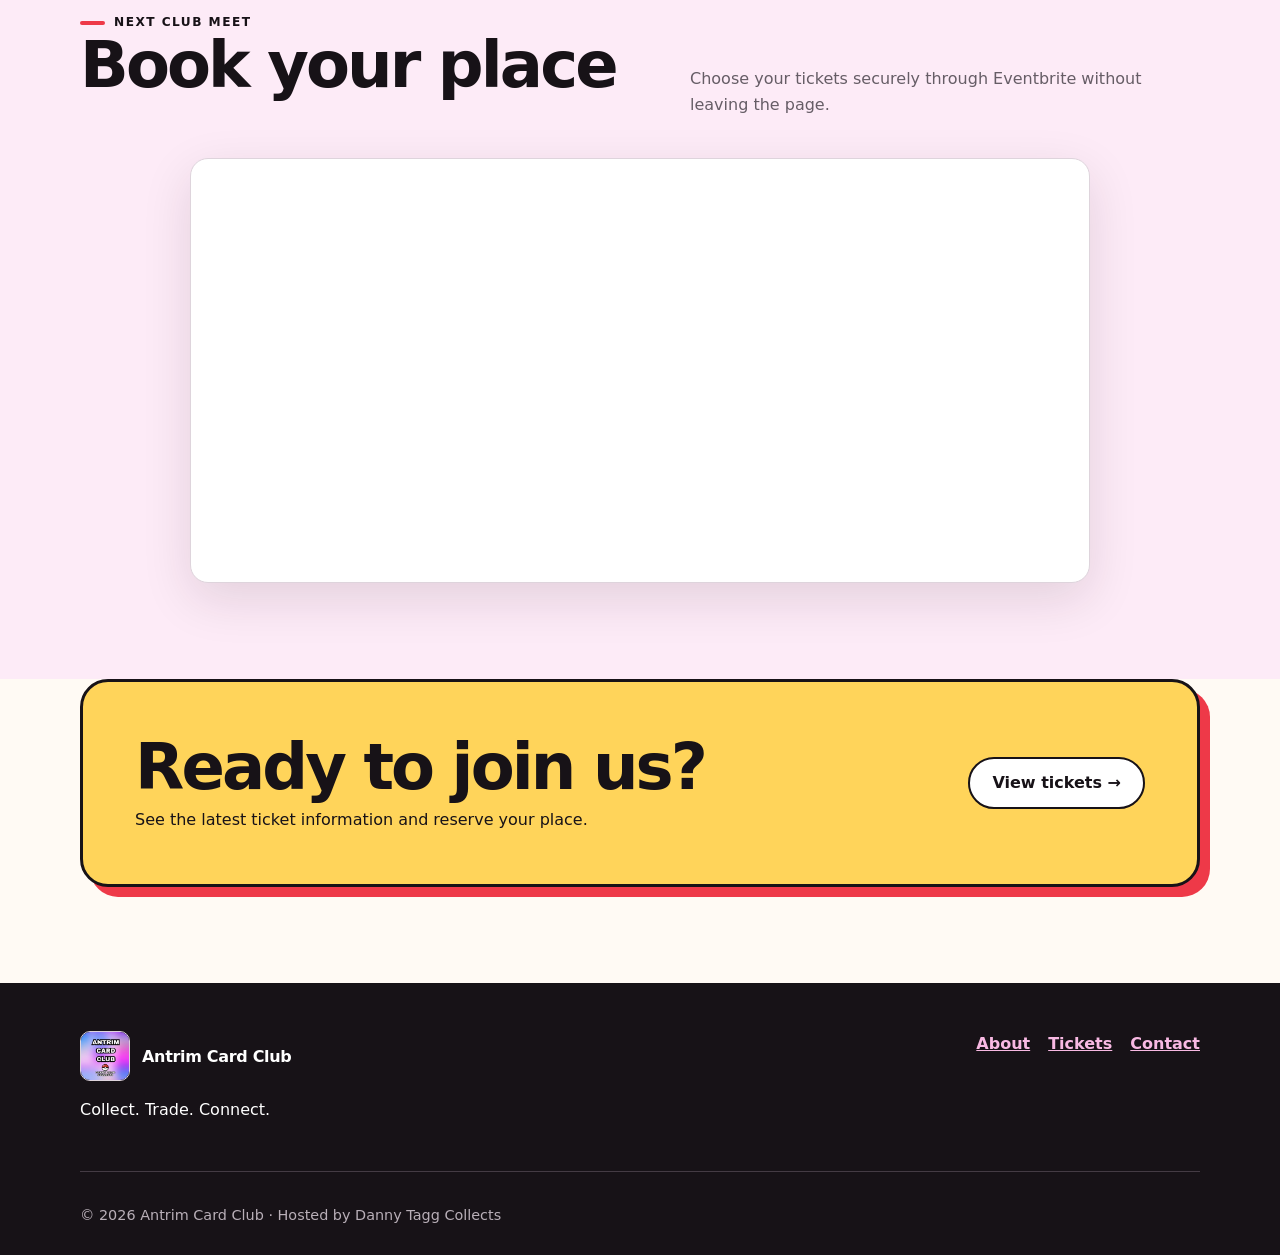
==== commit cb712178: "Update Eventbrite widget and add community announcement" ====
--- a/index.html
+++ b/index.html
@@ -28,9 +28,10 @@
       <article class="card"><div class="card-icon">☺</div><h3 data-content="home.featureThreeTitle">Everyone’s welcome</h3><p data-content="home.featureThreeText">New to collecting or years into the hobby? There’s a place for you at the table.</p></article>
     </div></div></section>
     <section class="section"><div class="wrap split"><div><span class="eyebrow">Hosted locally</span><h2 data-content="home.storyTitle">Built around the joy of the hobby</h2><p class="lead" data-content="home.storyText">Danny Tagg Collects brings collectors together in a relaxed, friendly space where the cards start the conversation.</p><ul class="feature-list"><li>Family-friendly atmosphere</li><li>Collectors of all experience levels</li><li>A local community with room to grow</li></ul></div><blockquote class="quote"><p>“The best pull is finding your people.”</p><span>— Antrim Card Club</span></blockquote></div></section>
-    <section class="section home-booking"><div class="wrap"><div class="section-head"><div><span class="eyebrow">Next club meet</span><h2>Book your place</h2></div><p>Choose your tickets securely through Eventbrite without leaving the page.</p></div><div class="eventbrite-widget-shell"><div id="eventbrite-widget-container-home-1996413693098" data-eventbrite-checkout></div><noscript><p>JavaScript is required for embedded checkout. <a href="tickets.html">Visit the tickets page</a>.</p></noscript></div></div></section>
+    <section class="section community-giving"><div class="wrap community-giving-grid"><div class="community-giving-image"><img data-announcement-image src="assets/mid-antrim-animal-sanctuary.png" alt="Mid Antrim Animal Sanctuary logo"></div><div class="community-giving-copy"><span class="eyebrow">Giving back</span><h2 data-content="home.announcementTitle">Antrim Card Club giving back to the community</h2><p class="lead" data-content="home.announcementIntro">Antrim Card Club wants to give back to the community, so we have decided to make a donation on a monthly ongoing basis to the wonderful Mid Antrim Animal Sanctuary.</p><blockquote data-content="home.sanctuaryQuote">“The Sanctuary has a proud history of animal re-homing, education and relieving the suffering and stress of animals. For nearly 35 years our Sanctuary has provided animal welfare and re-homing for companion animals.”</blockquote><p data-content="home.announcementClosing">You may find the cost of your ticket increases but a portion of all ticket sales will be going directly to the Sanctuary as a donation from the Antrim Card Club on behalf of the wonderful community.</p></div></div></section>
+    <section class="section home-booking"><div class="wrap"><div class="section-head"><div><span class="eyebrow">Next club meet</span><h2>Book your place</h2></div><p>Choose your tickets securely through Eventbrite without leaving the page.</p></div><div class="eventbrite-widget-shell"><div id="eventbrite-widget-container-home-1999298554797" data-eventbrite-checkout></div><noscript><p>JavaScript is required for embedded checkout. <a href="tickets.html">Visit the tickets page</a>.</p></noscript></div></div></section>
     <section class="cta wrap"><div><h2>Ready to join us?</h2><p>See the latest ticket information and reserve your place.</p></div><a class="btn btn-light" href="tickets.html">View tickets →</a></section>
   </main>
   <footer><div class="wrap"><div class="footer-grid"><div class="footer-brand"><a class="brand" href="index.html"><img src="assets/danny-tagg-logo.webp" alt=""><span>Antrim Card Club</span></a><p>Collect. Trade. Connect.</p></div><div class="footer-links"><a href="about.html">About</a><a href="tickets.html">Tickets</a><a href="contact.html">Contact</a></div></div><div class="copyright">© <span data-year></span> Antrim Card Club · Hosted by Danny Tagg Collects</div></div></footer>
-  <script src="eventbrite-checkout.js"></script><script src="site-content.js"></script><script src="script.js"></script>
+  <script src="eventbrite-checkout.js?v=20260908"></script><script src="site-content.js?v=20260908"></script><script src="script.js?v=20260908"></script>
 </body></html>
--- a/styles.css
+++ b/styles.css
@@ -124,10 +124,20 @@
 .ticket-embed iframe { display: block; width: 100%; height: 720px; border: 0; background: white; }
 .eventbrite-booking { display: grid; grid-template-columns: minmax(220px, .65fr) minmax(420px, 1.35fr); gap: 34px; align-items: start; margin-top: 42px; padding: 34px; background: white; border: 3px solid var(--ink); border-radius: 24px; box-shadow: 10px 10px 0 var(--pink); }
 .eventbrite-booking-copy { padding: 16px 4px; }
+.eventbrite-booking-copy .btn { margin-top: 12px; }
 .eventbrite-widget-shell { min-height: 425px; overflow: hidden; background: white; border: 1px solid var(--line); border-radius: 18px; }
 .eventbrite-widget-shell iframe { display: block; width: 100%; min-height: 425px; border: 0; }
+.tickets-widget-section { padding: 22px 0 64px; }
+.tickets-widget-section .eventbrite-widget-shell { border-radius: 18px; box-shadow: var(--shadow); }
+.tickets-external-action { display: flex; justify-content: center; margin-top: 24px; }
+.visually-hidden { position: absolute !important; width: 1px !important; height: 1px !important; padding: 0 !important; margin: -1px !important; overflow: hidden !important; clip: rect(0, 0, 0, 0) !important; white-space: nowrap !important; border: 0 !important; }
 .home-booking { background: var(--pink-soft); }
 .home-booking .eventbrite-widget-shell { max-width: 900px; margin-inline: auto; box-shadow: var(--shadow); }
+.community-giving { background: white; border-block: 1px solid var(--line); }
+.community-giving-grid { display: grid; grid-template-columns: minmax(280px, .8fr) minmax(0, 1.2fr); gap: 56px; align-items: center; }
+.community-giving-image { padding: 34px; background: var(--cream); border: 1px solid var(--line); border-radius: 24px; box-shadow: var(--shadow); }
+.community-giving-image img { width: 100%; height: auto; }
+.community-giving-copy blockquote { margin: 24px 0; padding: 20px 24px; background: var(--pink-soft); border-left: 5px solid var(--red); border-radius: 0 16px 16px 0; font-weight: 750; }
 
 .contact-grid { display: grid; grid-template-columns: .8fr 1.2fr; gap: 30px; }
 .contact-items { display: grid; gap: 14px; margin-top: 28px; }
@@ -167,7 +177,7 @@
   .nav-links a { text-align: center; }
   .hero { grid-template-columns: 1fr; padding-top: 52px; gap: 24px; }
   .hero-art { min-height: 390px; }
-  .cards, .split, .info-grid, .contact-grid { grid-template-columns: 1fr; }
+  .cards, .split, .info-grid, .contact-grid, .community-giving-grid { grid-template-columns: 1fr; }
   .section-head, .cta, .footer-grid { align-items: start; flex-direction: column; }
   .ticket-card { grid-template-columns: 1fr; }
   .ticket-price { text-align: left; }
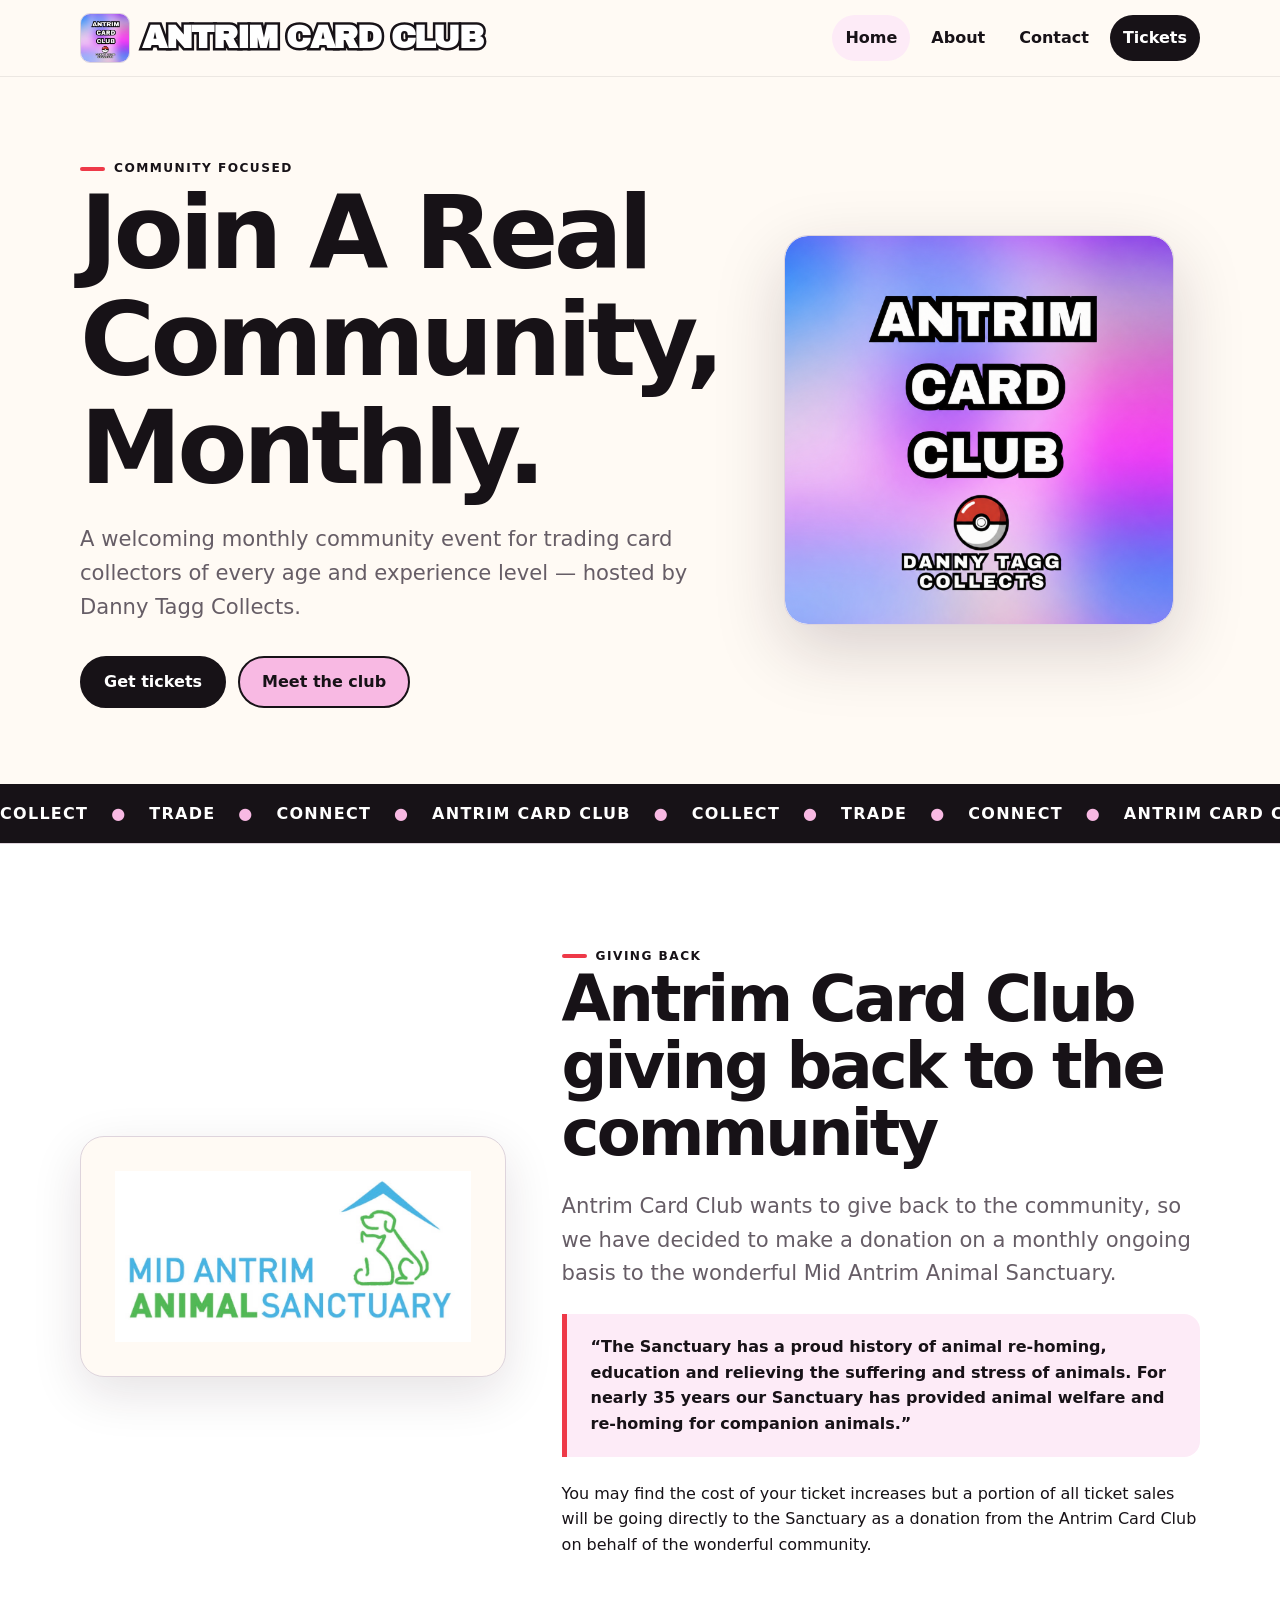
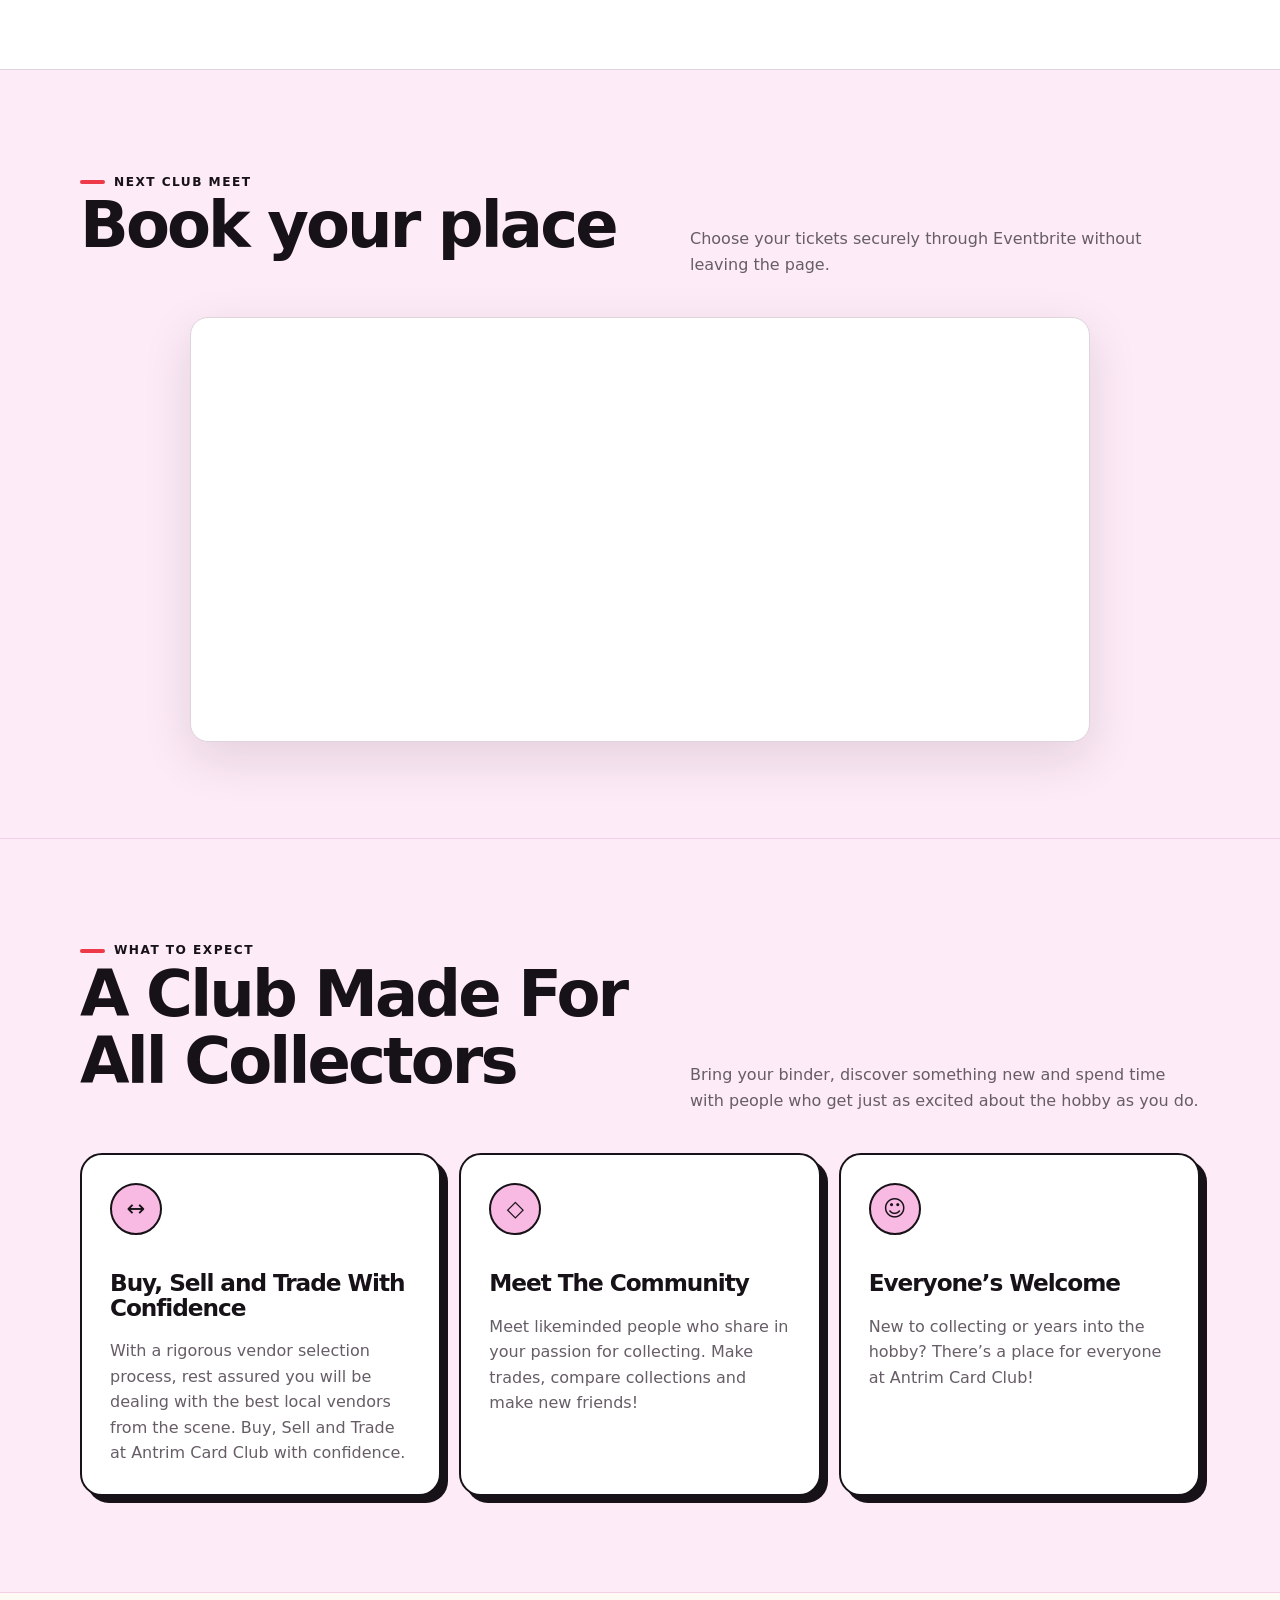
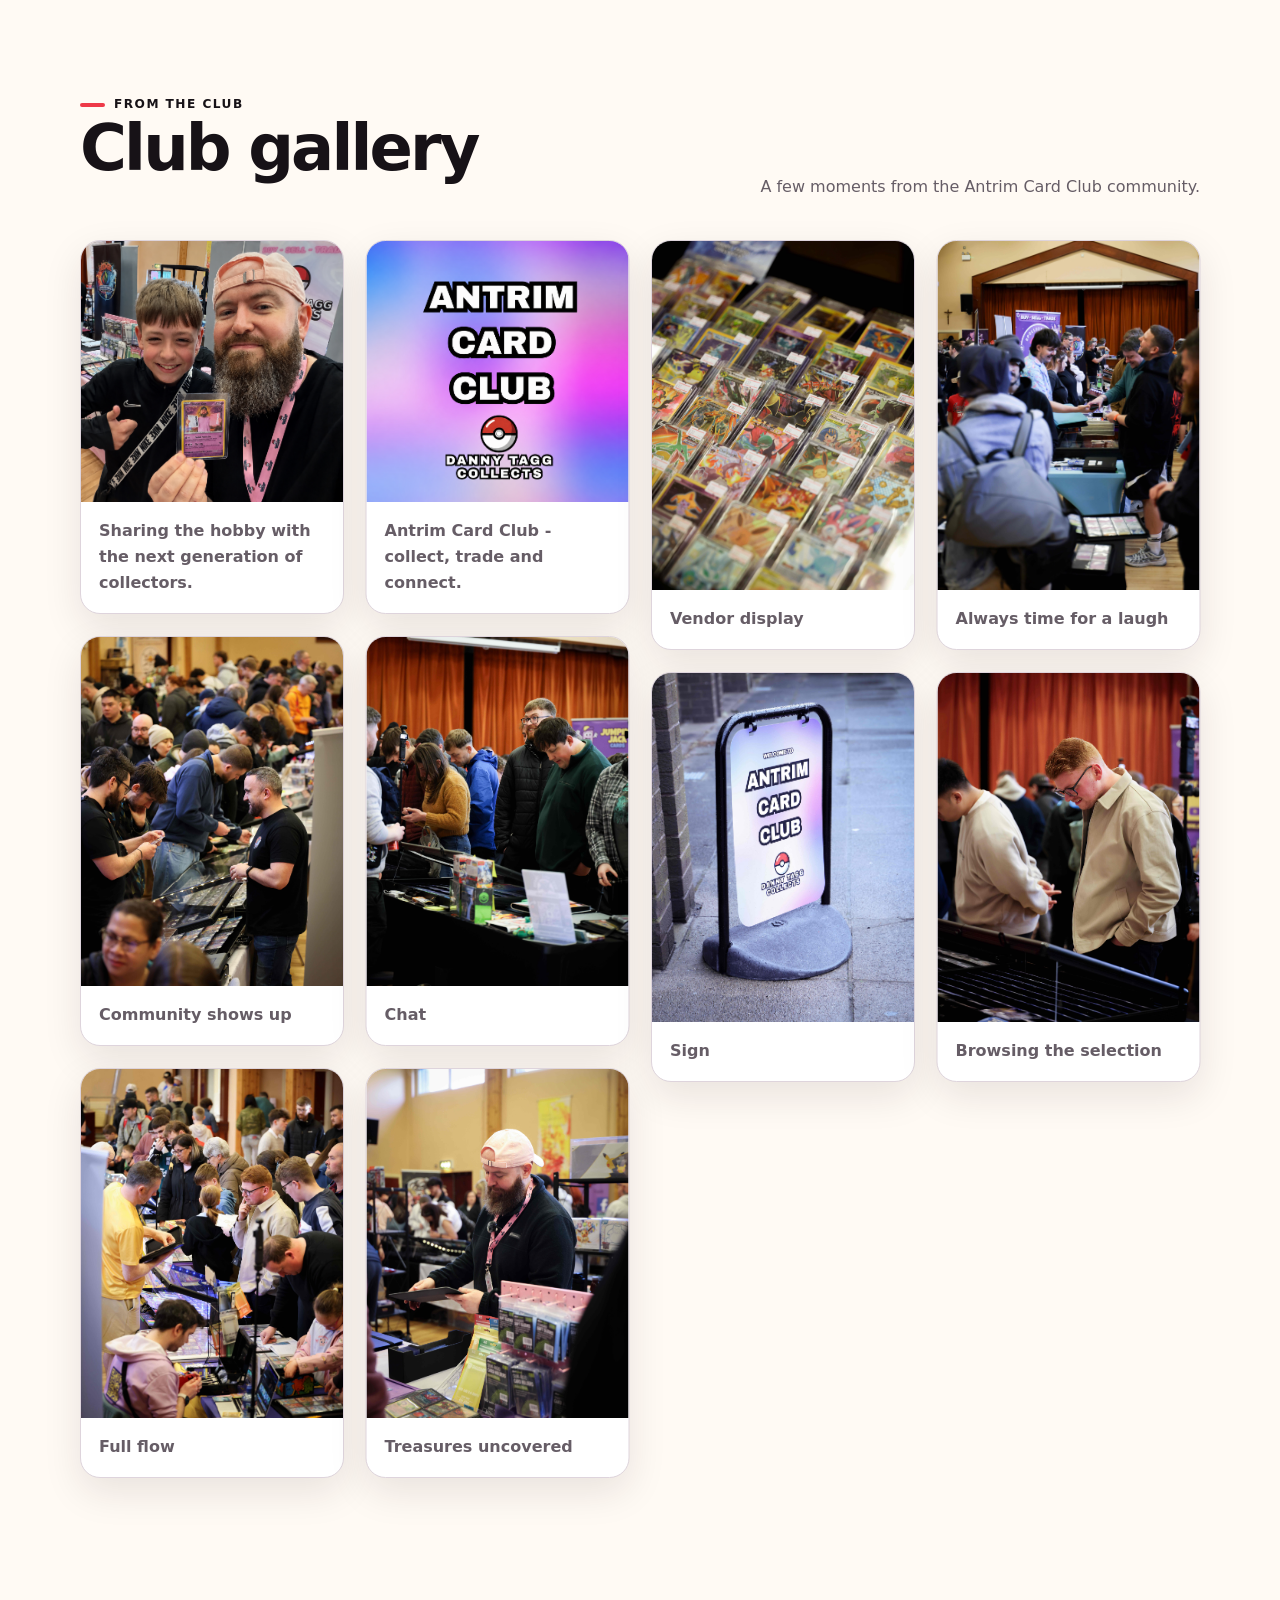
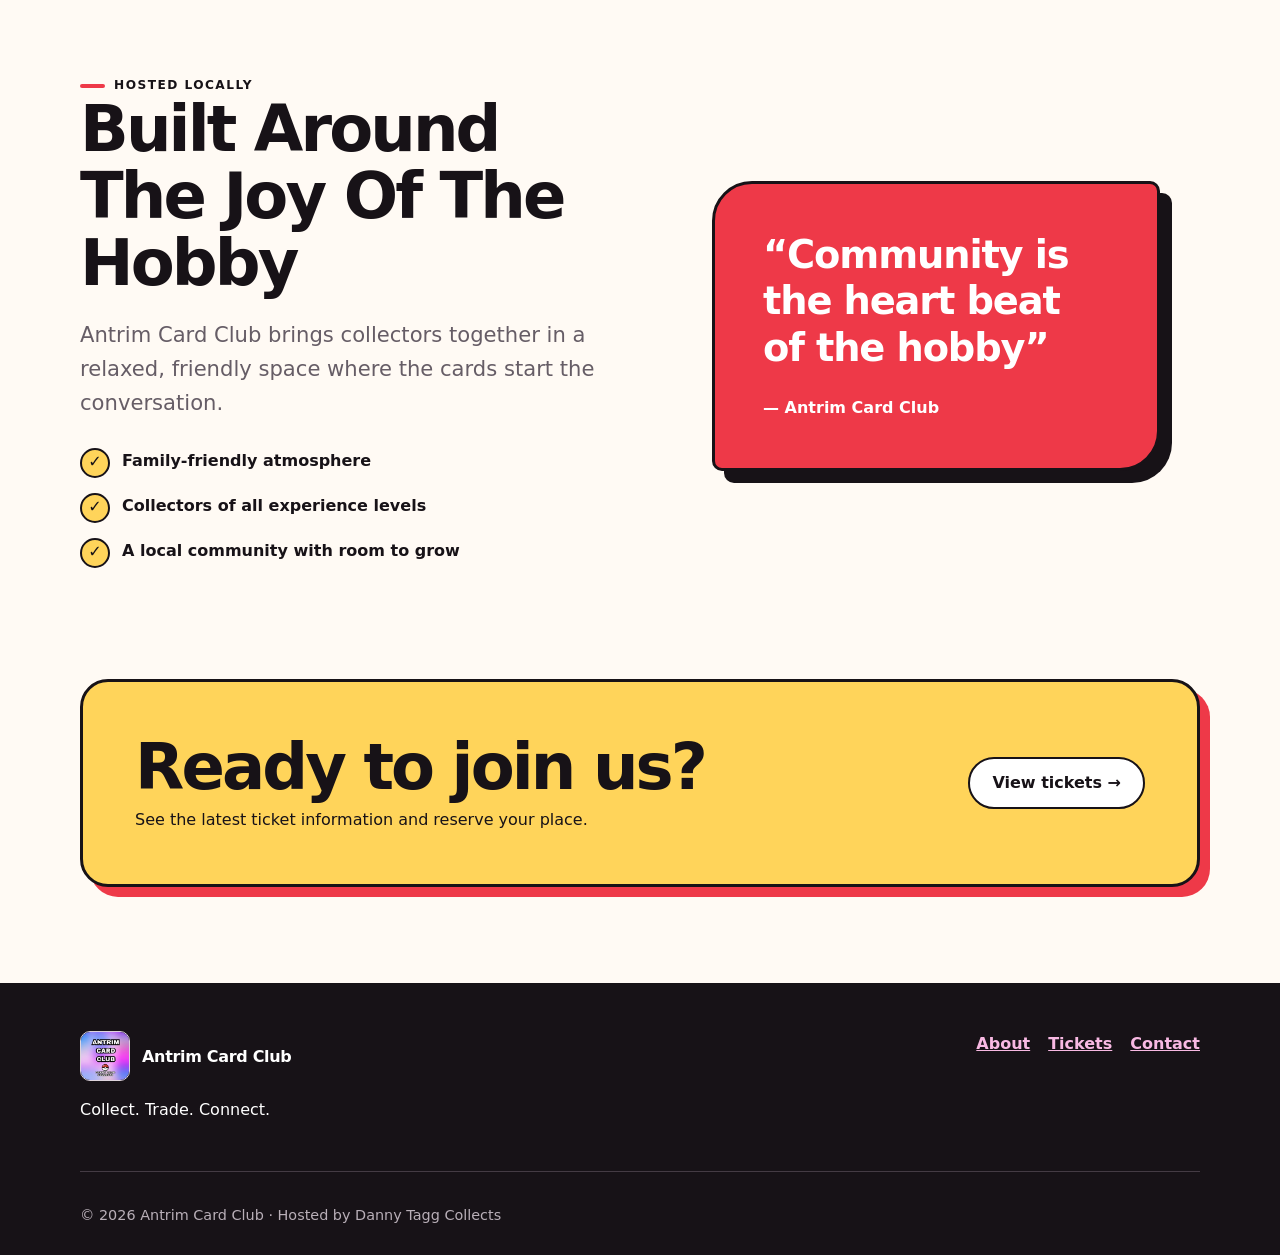
==== commit 7595aec9: "Move homepage announcement and tickets below banner" ====
--- a/index.html
+++ b/index.html
@@ -22,14 +22,14 @@
       <div class="hero-art" aria-label="Danny Tagg Collects"><span class="spark spark-a">✦</span><div class="hero-disc"><img src="assets/danny-tagg-logo.webp" alt="Danny Tagg Collects"></div><span class="spark spark-b">★</span></div>
     </section>
     <div class="ticker" aria-hidden="true"><div class="ticker-track">COLLECT <span>●</span> TRADE <span>●</span> CONNECT <span>●</span> ANTRIM CARD CLUB <span>●</span> COLLECT <span>●</span> TRADE <span>●</span> CONNECT <span>●</span> ANTRIM CARD CLUB <span>●</span></div></div>
+    <section class="section community-giving"><div class="wrap community-giving-grid"><div class="community-giving-image"><img data-announcement-image src="assets/mid-antrim-animal-sanctuary.png" alt="Mid Antrim Animal Sanctuary logo"></div><div class="community-giving-copy"><span class="eyebrow">Giving back</span><h2 data-content="home.announcementTitle">Antrim Card Club giving back to the community</h2><p class="lead" data-content="home.announcementIntro">Antrim Card Club wants to give back to the community, so we have decided to make a donation on a monthly ongoing basis to the wonderful Mid Antrim Animal Sanctuary.</p><blockquote data-content="home.sanctuaryQuote">“The Sanctuary has a proud history of animal re-homing, education and relieving the suffering and stress of animals. For nearly 35 years our Sanctuary has provided animal welfare and re-homing for companion animals.”</blockquote><p data-content="home.announcementClosing">You may find the cost of your ticket increases but a portion of all ticket sales will be going directly to the Sanctuary as a donation from the Antrim Card Club on behalf of the wonderful community.</p></div></div></section>
+    <section class="section home-booking"><div class="wrap"><div class="section-head"><div><span class="eyebrow">Next club meet</span><h2>Book your place</h2></div><p>Choose your tickets securely through Eventbrite without leaving the page.</p></div><div class="eventbrite-widget-shell"><div id="eventbrite-widget-container-home-1999298554797" data-eventbrite-checkout></div><noscript><p>JavaScript is required for embedded checkout. <a href="tickets.html">Visit the tickets page</a>.</p></noscript></div></div></section>
     <section class="section section-pink"><div class="wrap"><div class="section-head"><div><span class="eyebrow">What to expect</span><h2 data-content="home.sectionTitle">A club made for collectors</h2></div><p data-content="home.sectionIntro">Bring your binder, discover something new and spend time with people who get just as excited about the hobby as you do.</p></div><div class="cards">
       <article class="card"><div class="card-icon">↔</div><h3 data-content="home.featureOneTitle">Trade with confidence</h3><p data-content="home.featureOneText">Meet collectors face to face, compare collections and make fair, friendly trades.</p></article>
       <article class="card"><div class="card-icon">◇</div><h3 data-content="home.featureTwoTitle">Find new favourites</h3><p data-content="home.featureTwoText">Explore cards, sets and collecting styles from across the local community.</p></article>
       <article class="card"><div class="card-icon">☺</div><h3 data-content="home.featureThreeTitle">Everyone’s welcome</h3><p data-content="home.featureThreeText">New to collecting or years into the hobby? There’s a place for you at the table.</p></article>
     </div></div></section>
     <section class="section"><div class="wrap split"><div><span class="eyebrow">Hosted locally</span><h2 data-content="home.storyTitle">Built around the joy of the hobby</h2><p class="lead" data-content="home.storyText">Danny Tagg Collects brings collectors together in a relaxed, friendly space where the cards start the conversation.</p><ul class="feature-list"><li>Family-friendly atmosphere</li><li>Collectors of all experience levels</li><li>A local community with room to grow</li></ul></div><blockquote class="quote"><p>“The best pull is finding your people.”</p><span>— Antrim Card Club</span></blockquote></div></section>
-    <section class="section community-giving"><div class="wrap community-giving-grid"><div class="community-giving-image"><img data-announcement-image src="assets/mid-antrim-animal-sanctuary.png" alt="Mid Antrim Animal Sanctuary logo"></div><div class="community-giving-copy"><span class="eyebrow">Giving back</span><h2 data-content="home.announcementTitle">Antrim Card Club giving back to the community</h2><p class="lead" data-content="home.announcementIntro">Antrim Card Club wants to give back to the community, so we have decided to make a donation on a monthly ongoing basis to the wonderful Mid Antrim Animal Sanctuary.</p><blockquote data-content="home.sanctuaryQuote">“The Sanctuary has a proud history of animal re-homing, education and relieving the suffering and stress of animals. For nearly 35 years our Sanctuary has provided animal welfare and re-homing for companion animals.”</blockquote><p data-content="home.announcementClosing">You may find the cost of your ticket increases but a portion of all ticket sales will be going directly to the Sanctuary as a donation from the Antrim Card Club on behalf of the wonderful community.</p></div></div></section>
-    <section class="section home-booking"><div class="wrap"><div class="section-head"><div><span class="eyebrow">Next club meet</span><h2>Book your place</h2></div><p>Choose your tickets securely through Eventbrite without leaving the page.</p></div><div class="eventbrite-widget-shell"><div id="eventbrite-widget-container-home-1999298554797" data-eventbrite-checkout></div><noscript><p>JavaScript is required for embedded checkout. <a href="tickets.html">Visit the tickets page</a>.</p></noscript></div></div></section>
     <section class="cta wrap"><div><h2>Ready to join us?</h2><p>See the latest ticket information and reserve your place.</p></div><a class="btn btn-light" href="tickets.html">View tickets →</a></section>
   </main>
   <footer><div class="wrap"><div class="footer-grid"><div class="footer-brand"><a class="brand" href="index.html"><img src="assets/danny-tagg-logo.webp" alt=""><span>Antrim Card Club</span></a><p>Collect. Trade. Connect.</p></div><div class="footer-links"><a href="about.html">About</a><a href="tickets.html">Tickets</a><a href="contact.html">Contact</a></div></div><div class="copyright">© <span data-year></span> Antrim Card Club · Hosted by Danny Tagg Collects</div></div></footer>
